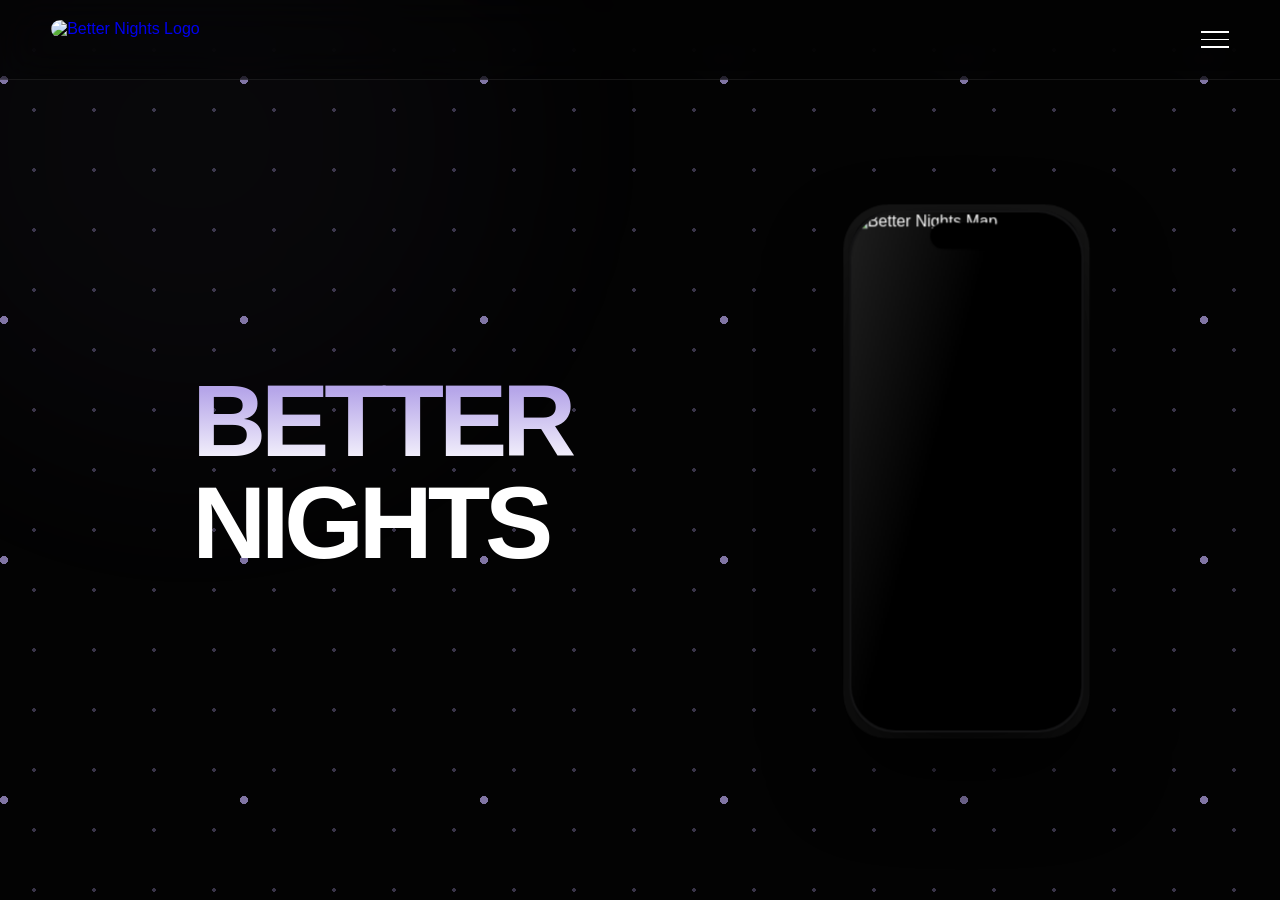
==== index.html @ 49b6a133 "Update index.html" ====
<!DOCTYPE html>
<html lang="en">
<head>
    <meta charset="UTF-8">
    <meta name="viewport" content="width=device-width, initial-scale=1.0">
    <title>Better Nights | Own The Night</title>
    
    <link rel="icon" type="image/png" href="app_logo.png">
    
    <style>
        /* --- ULTRA PREMIUM VARIABLES --- */
        :root {
            --bg: #030303;
            --fg: #ffffff;
            --muted: #888888;
            --accent-purple: #B6A6E9;
            --accent-red: #FF453A;
            --accent-hazard: #FF9F0A; 
            --font-display: "SF Pro Display", -apple-system, BlinkMacSystemFont, "Helvetica Neue", sans-serif;
            --font-body: "SF Pro Text", -apple-system, BlinkMacSystemFont, "Inter", sans-serif;
            --ease: cubic-bezier(0.23, 1, 0.32, 1);
        }

        * {
            margin: 0;
            padding: 0;
            box-sizing: border-box;
        }

        body, html {
            height: 100%;
            background-color: var(--bg);
            color: var(--fg);
            font-family: var(--font-body);
            overflow: hidden;
            -webkit-font-smoothing: antialiased;
            text-rendering: optimizeLegibility;
        }

        /* --- GLOBAL BACKGROUNDS & PARALLAX DOTS --- */
        .dot-matrix-wrapper {
            position: fixed;
            top: -20vh; left: -20vw; right: -20vw; bottom: -50vh; 
            z-index: 1;
            pointer-events: none;
            transform: translateY(var(--scroll-offset, 0px));
            will-change: transform;
        }

        .dot-layer {
            position: absolute;
            inset: -100px; 
            width: calc(100% + 200px);
            height: calc(100% + 200px);
        }

        .dot-layer-1 {
            background-image: radial-gradient(circle, rgba(182, 166, 233, 0.3) 2px, transparent 2px);
            background-size: 60px 60px;
            animation: panDots 120s linear infinite, waveMotion 15s ease-in-out infinite;
        }

        .dot-layer-2 {
            background-image: radial-gradient(circle, rgba(182, 166, 233, 0.7) 4px, transparent 4px);
            background-size: 240px 240px;
            animation: panDots 180s linear infinite, waveMotion 18s ease-in-out infinite reverse;
        }

        @keyframes panDots {
            from { background-position: 0px 0px; }
            to { background-position: 1200px 1200px; }
        }

        @keyframes waveMotion {
            0%, 100% { transform: translate(0px, 0px); }
            50% { transform: translate(15px, 25px); }
        }

        .ambient-glow {
            position: fixed;
            border-radius: 50%;
            filter: blur(120px);
            z-index: 1;
            opacity: 0.3;
            transition: all 1s var(--ease);
            pointer-events: none;
        }
        
        .glow-purple {
            width: 50vw; height: 50vw;
            background: rgba(182, 166, 233, 0.12);
            top: -20vh; left: -10vw;
        }
        
        .glow-red {
            width: 40vw; height: 40vw;
            background: rgba(255, 69, 58, 0.08);
            bottom: -10vh; right: -10vw;
            opacity: 0; 
        }

        /* --- TOP BAR (MENU & LOGO) --- */
        .top-bar {
            position: fixed;
            top: 0; left: 0; right: 0;
            height: 80px;
            display: flex;
            justify-content: space-between;
            align-items: center;
            padding: 0 4vw;
            z-index: 100;
            background: rgba(3, 3, 3, 0.4);
            backdrop-filter: blur(20px);
            -webkit-backdrop-filter: blur(20px);
            border-bottom: 1px solid rgba(255, 255, 255, 0.08);
        }

        .top-bar-logo {
            display: block;
            height: 40px;
            text-decoration: none;
        }
        
        .top-bar-logo img {
            height: 100%;
            width: auto;
            border-radius: 10px;
            object-fit: contain;
        }

        .hamburger-btn {
            display: flex;
            flex-direction: column;
            gap: 6px;
            cursor: pointer;
            width: 28px;
        }
        
        .hamburger-btn span {
            width: 100%;
            height: 1.5px;
            background-color: var(--fg);
            transition: transform 0.3s var(--ease), background-color 0.3s var(--ease);
        }
        
        .hamburger-btn:hover span { background-color: var(--accent-purple); }

        /* --- SCROLL ARCHITECTURE --- */
        .scroll-container {
            height: 100vh;
            overflow-y: scroll;
            scroll-snap-type: y mandatory;
            scroll-behavior: smooth;
            scrollbar-width: none;
            -ms-overflow-style: none;
            position: relative;
            z-index: 5; 
        }
        
        .scroll-container::-webkit-scrollbar { display: none; }

        .section {
            height: 100vh;
            width: 100vw;
            scroll-snap-align: center;
            scroll-snap-stop: always;
            position: relative;
            display: flex;
            align-items: center;
            justify-content: center;
            padding: calc(80px + 2vh) 4vw 4vh 4vw; 
        }

        #hero-section {
            padding-top: 80px; 
        }

        /* --- FLOATING TRANSLUCENT ISLANDS --- */
        .glass-island {
            width: 100%;
            height: 100%;
            max-width: 1300px;
            border-radius: 40px; 
            background: rgba(12, 12, 12, 0.4); 
            backdrop-filter: blur(8px); 
            -webkit-backdrop-filter: blur(8px);
            border: 1px solid rgba(255, 255, 255, 0.1);
            box-shadow: 0 40px 80px rgba(0,0,0,0.5);
            display: flex;
            align-items: center;
            justify-content: center;
            padding: 2vw 4vw;
            position: relative;
            overflow: hidden;
            transition: border-color 1s var(--ease);
        }

        /* --- TYPOGRAPHY --- */
        h2 {
            font-family: var(--font-display);
            font-size: clamp(2.2rem, 5vw, 4.5rem);
            font-weight: 700;
            letter-spacing: -0.04em;
            line-height: 1.05;
            margin-bottom: 1rem;
        }
        
        p {
            font-size: clamp(0.95rem, 1.3vw, 1.15rem);
            color: var(--muted);
            max-width: 480px;
            line-height: 1.5;
            letter-spacing: -0.01em;
        }

        /* --- HERO TEXT --- */
        .hero { perspective: 2000px; overflow: hidden; }

        .hero-layout {
            display: flex;
            align-items: center;
            justify-content: center; 
            width: 100%;
            max-width: 1100px; 
            z-index: 10;
            gap: 10vw; 
        }

        .hero-text-block {
            z-index: 20;
            text-align: left;
        }

        .hero-text-block h1 {
            font-family: var(--font-display);
            font-size: clamp(3.5rem, 8vw, 8rem);
            font-weight: 800;
            letter-spacing: -0.05em;
            line-height: 1;
            margin-bottom: 0; 
            color: var(--fg);
        }

        .word-cycler {
            display: inline-block;
            position: relative;
        }

        .invisible-placeholder {
            visibility: hidden;
            pointer-events: none;
            display: inline-block;
            padding-right: 0.3em;
        }

        .dynamic-word {
            display: inline-block;
            position: absolute;
            left: 0;
            top: 0;
            background: linear-gradient(180deg, var(--accent-purple) 20%, #ffffff 100%);
            -webkit-background-clip: text;
            -webkit-text-fill-color: transparent;
            opacity: 0;
            white-space: nowrap;
            padding-right: 0.3em;
            transform: translateY(20px);
            transition: transform 0.8s var(--ease), opacity 0.8s var(--ease);
        }

        .dynamic-word.active {
            opacity: 1;
            transform: translateY(0);
        }

        .static-word {
            display: block; 
            color: var(--fg);
        }

        /* --- 3D MOCKUPS --- */
        .phone-wrapper {
            position: relative;
            z-index: 10;
            width: clamp(200px, 19vw, 300px); 
            aspect-ratio: 1179 / 2556; 
            perspective: 1500px;
        }

        .phone-pivot {
            width: 100%; height: 100%;
            transform-style: preserve-3d;
            transition: transform 0.1s linear; 
            will-change: transform;
        }

        .phone-body {
            position: absolute;
            width: 100%; height: 100%;
            background: rgba(0, 0, 0, 0.6);
            backdrop-filter: blur(12px);
            -webkit-backdrop-filter: blur(12px);
            border-radius: clamp(30px, 4vw, 44px);
            border: clamp(4px, 1vw, 8px) solid rgba(255, 255, 255, 0.08); 
            transform-style: preserve-3d;
            transform: translateZ(20px);
        }

        .phone-edge {
            content: '';
            position: absolute;
            inset: -2px; 
            border-radius: inherit;
            background: #151516;
            transform: translateZ(-14px); 
            box-shadow: 0 40px 80px rgba(0,0,0,0.8);
        }

        .phone-glare {
            position: absolute;
            inset: 0;
            background: linear-gradient(105deg, rgba(255,255,255,0.12) 0%, rgba(255,255,255,0) 40%, rgba(255,255,255,0) 100%);
            z-index: 30;
            border-radius: inherit;
            pointer-events: none;
            transform: translateZ(1px);
        }

        .phone-dynamic-island {
            position: absolute;
            top: 10px; left: 50%;
            transform: translateX(-50%) translateZ(2px);
            width: 32%; height: clamp(20px, 2vw, 32px);
            background: #000;
            border-radius: 20px;
            z-index: 40;
        }

        .phone-screen {
            position: absolute;
            top: 0; 
            left: 0;
            width: 100%; 
            height: 100%;
            object-fit: cover; 
            border-radius: inherit;
            background: #000; 
            z-index: 10;
        }

        /* --- SPLIT LAYOUT --- */
        .split-layout {
            display: grid;
            grid-template-columns: 1fr 1fr;
            gap: 4vw;
            width: 100%;
            align-items: center;
            z-index: 2;
        }

        .text-content {
            opacity: 0;
            transform: translateY(40px);
            transition: all 1s var(--ease);
        }

        .visual-content {
            display: flex;
            justify-content: center;
            opacity: 0;
            transform: scale(0.95) rotateY(10deg); 
            transition: all 1s var(--ease) 0.1s;
        }

        .section.is-active .text-content { opacity: 1; transform: translateY(0); }
        .section.is-active .visual-content { opacity: 1; transform: scale(1) rotateY(0deg); }

        .tag {
            display: inline-flex;
            align-items: center;
            padding: 0.4rem 0.8rem;
            border-radius: 100px;
            font-size: 0.75rem;
            font-weight: 600;
            text-transform: uppercase;
            letter-spacing: 0.05em;
            margin-bottom: 1rem;
            border: 1px solid rgba(255,255,255,0.1);
            background: rgba(255,255,255,0.04);
            backdrop-filter: blur(10px);
            color: var(--fg);
        }
        
        .tag.purple { color: var(--accent-purple); border-color: rgba(182, 166, 233, 0.3); }
        .tag.red { color: var(--accent-red); border-color: rgba(255, 69, 58, 0.3); background: rgba(255, 69, 58, 0.05); }
        .tag.orange { color: var(--accent-hazard); border-color: rgba(255, 159, 10, 0.3); background: rgba(255, 159, 10, 0.05); }

        #live-map h2 { color: var(--fg); }
        #live-map h2 .accent { color: var(--accent-purple); }

        #sos-section.is-active .glass-island { border-color: rgba(255, 69, 58, 0.3); }

        /* --- OUTRO & FOOTER ISLAND --- */
        #outro-section .glass-island {
            flex-direction: column;
            justify-content: space-between;
            padding: 0; 
        }

        .outro-content {
            flex-grow: 1;
            display: flex;
            flex-direction: column;
            justify-content: center;
            align-items: center;
            text-align: center;
            width: 100%;
            padding: 5vw;
        }

        .waitlist-form {
            margin-top: 2rem;
            display: flex;
            gap: 0.5rem;
            background: rgba(255, 255, 255, 0.05);
            border: 1px solid rgba(255, 255, 255, 0.15);
            padding: 0.5rem;
            border-radius: 100px;
            width: 100%;
            max-width: 450px;
            transition: border-color 0.3s var(--ease);
        }

        .waitlist-form:focus-within { border-color: var(--accent-purple); }

        .waitlist-form input {
            flex: 1;
            background: transparent;
            border: none;
            color: #fff;
            padding: 0.8rem 1.5rem;
            font-size: 1rem;
            outline: none;
            font-family: var(--font-body);
        }

        .waitlist-form input::placeholder { color: rgba(255, 255, 255, 0.4); }

        .waitlist-form button {
            background: #fff;
            color: #000;
            border: none;
            padding: 0 2rem;
            border-radius: 100px;
            font-weight: 600;
            font-size: 0.95rem;
            cursor: pointer;
            transition: all 0.3s var(--ease);
        }

        .waitlist-form button:hover {
            background: var(--accent-purple);
            transform: scale(1.02);
        }

        footer {
            width: 100%;
            padding: 2rem 5vw;
            background: rgba(0,0,0,0.3);
            border-top: 1px solid rgba(255,255,255,0.08);
            display: grid;
            grid-template-columns: 2fr 1fr 1fr;
            gap: 2rem;
            border-bottom-left-radius: 40px;
            border-bottom-right-radius: 40px;
        }

        .footer-col h4 {
            font-size: 0.8rem;
            font-weight: 600;
            color: #aaa;
            margin-bottom: 0.8rem;
            text-transform: uppercase;
            letter-spacing: 0.1em;
        }

        .footer-col ul { list-style: none; }
        .footer-col ul li { margin-bottom: 0.6rem; }
        .footer-col ul a {
            color: var(--muted);
            text-decoration: none;
            font-size: 0.9rem;
            transition: color 0.2s ease;
        }
        
        .footer-col ul a:hover { color: var(--accent-purple); }

        .copyright {
            grid-column: 1 / -1;
            padding-top: 1.5rem;
            margin-top: 1rem;
            border-top: 1px solid rgba(255,255,255,0.05);
            color: #555;
            font-size: 0.85rem;
            text-align: center;
        }

        /* --- RESPONSIVE ADJUSTMENTS (DESKTOP) --- */
        @media (max-width: 1024px) {
            .hero-layout { 
                flex-direction: column; 
                text-align: center; 
                gap: 5vh; 
            }
            .hero-text-block { text-align: center; }
            .dynamic-word {
                left: 50%; 
                transform: translate(-50%, 20px);
            }
            .dynamic-word.active {
                transform: translate(-50%, 0);
            }
            .split-layout { grid-template-columns: 1fr; text-align: center; gap: 4vh; }
            .visual-content { order: -1; } 
            .tag { margin-inline: auto; }
            p { margin-inline: auto; }
            footer { grid-template-columns: 1fr 1fr; }
            .glass-island { padding: 5vw; height: auto; }
        }
        
        /* --- STRICT MOBILE OPTIMIZATIONS (WITH SNAP SCROLLING) --- */
        @media (max-width: 768px) {
            
            /* 1. Strict Snap Scrolling Maintained */
            .scroll-container { scroll-snap-type: y mandatory; }
            .section { 
                height: 100vh; 
                min-height: unset; 
                padding: 80px 4vw 2vh 4vw; 
                scroll-snap-align: center; 
            }
            
            /* 2. Constrain Glass Islands */
            .glass-island { 
                border-radius: 24px; 
                padding: 4vh 5vw; 
                height: 100%; 
                max-height: 85vh; 
                display: flex;
                flex-direction: column;
                justify-content: center;
            }
            
            /* 3. Hero Section Typographic Revamp (Sandwich Effect) */
            .hero-layout { 
                position: relative;
                display: flex;
                justify-content: center;
                align-items: center;
                height: 100%;
                width: 100%;
            }
            .hero-text-block {
                position: absolute;
                inset: 0;
                display: flex;
                justify-content: center;
                align-items: center;
                z-index: 5; /* Lower than phone so phone covers text */
                pointer-events: none; /* Let touches pass through to phone */
            }
            .hero-text-block h1 { 
                display: flex;
                flex-direction: column;
                justify-content: space-between;
                align-items: center;
                height: 52vh; /* Defines the gap between top and bottom words */
                width: 100%;
                line-height: 0.85;
                font-size: clamp(4rem, 21vw, 7rem); /* Massive background text */
                margin: 0;
            }
            .word-cycler { 
                display: flex; 
                justify-content: center; 
                width: 100%; 
            }
            .invisible-placeholder { padding-right: 0; }
            .dynamic-word { 
                left: 50%; 
                transform: translate(-50%, 20px); 
                padding-right: 0; 
                text-align: center;
            }
            .dynamic-word.active { transform: translate(-50%, 0); }
            
            .static-word { 
                margin-top: 0; 
                font-size: inherit; 
                color: rgba(255, 255, 255, 0.95);
            }

            /* 4. Fix Phone Mockups (Stop squishing, fix island) */
            .phone-wrapper {
                flex-shrink: 0; /* Prevents flexbox from squeezing the height */
            }
            #hero-phone.phone-wrapper { 
                width: clamp(160px, 45vw, 240px); 
                margin: 0 auto; 
                z-index: 10; /* Put phone above text */
            }
            .phone-dynamic-island {
                height: clamp(10px, 2.5%, 20px); /* Dynamically scales with the phone */
                top: 2%;
            }
            .phone-body {
                border-radius: clamp(24px, 8%, 38px); /* Keeps corner curve natural */
                border-width: clamp(2px, 1vw, 5px);
            }

            /* 5. Feature Sections */
            .split-layout { 
                grid-template-columns: 1fr; 
                gap: 3vh; 
                text-align: center; 
            }
            .visual-content { order: -1; } 
            .visual-content .phone-wrapper { width: clamp(120px, 32vw, 160px); }

            h2 { font-size: clamp(1.6rem, 7vw, 2.2rem); margin-bottom: 1vh; line-height: 1.1; }
            p { font-size: 0.85rem; line-height: 1.4; margin-bottom: 0; margin-inline: auto; max-width: 95%; }
            .tag { margin-bottom: 1.5vh; padding: 0.3rem 0.6rem; font-size: 0.7rem; }

            /* 6. Footer & Form */
            .outro-content { padding: 3vh 3vw; }
            .outro-content h2 { font-size: clamp(2.2rem, 9vw, 3.5rem); }
            
            .waitlist-form { 
                margin-top: 2vh;
                flex-direction: column; 
                border-radius: 20px; 
                background: transparent; 
                border: none; 
                padding: 0;
                width: 100%;
            }
            .waitlist-form input { 
                border: 1px solid rgba(255,255,255,0.15); 
                border-radius: 12px; 
                margin-bottom: 8px; 
                background: rgba(255,255,255,0.05); 
                backdrop-filter: blur(10px);
                padding: 0.8rem 1rem;
                font-size: 0.9rem;
            }
            .waitlist-form button { padding: 0.8rem; border-radius: 12px; font-size: 0.95rem; }

            footer { 
                grid-template-columns: 1fr 1fr; 
                gap: 1.5vh;
                padding: 3vh 5vw;
                border-bottom-left-radius: 24px; 
                border-bottom-right-radius: 24px;
            }
            .footer-col h4 { margin-bottom: 0.5rem; font-size: 0.75rem; }
            .footer-col ul li { margin-bottom: 0.3rem; }
            .footer-col ul a { font-size: 0.8rem; }
            
            .footer-col:first-child { grid-column: 1 / -1; text-align: center; margin-bottom: 1vh;} 
            .footer-col:first-child p { margin-inline: auto; font-size: 0.8rem; }
            
            .copyright { padding-top: 1vh; margin-top: 0.5vh; font-size: 0.75rem; }
            
            /* Ambient Effect scaling */
            .glow-purple, .glow-red { width: 80vw; height: 80vw; }
        }

        /* --- EXTREME SAFEGUARD FOR SHORT MOBILE SCREENS --- */
        @media (max-height: 700px) and (max-width: 768px) {
            .section { padding-top: 70px; }
            .glass-island { padding: 2.5vh 4vw; }
            .hero-text-block h1 { height: 60vh; font-size: clamp(3.5rem, 16vw, 5rem); }
            #hero-phone.phone-wrapper { width: clamp(130px, 38vw, 170px); }
            .visual-content .phone-wrapper { width: clamp(110px, 30vw, 140px); }
            h2 { font-size: clamp(1.4rem, 6vw, 1.8rem); }
            p { font-size: 0.8rem; line-height: 1.3; }
        }
    </style>
</head>
<body>

    <div class="dot-matrix-wrapper">
        <div class="dot-layer dot-layer-1"></div>
        <div class="dot-layer dot-layer-2"></div>
    </div>
    <div class="ambient-glow glow-purple" id="main-glow"></div>
    <div class="ambient-glow glow-red" id="sos-glow"></div>

    <header class="top-bar">
        <a href="#" class="top-bar-logo">
            <img src="app_logo.png" alt="Better Nights Logo">
        </a>
        <div class="hamburger-btn">
            <span></span>
            <span></span>
            <span></span>
        </div>
    </header>

    <div class="scroll-container" id="scroll-wrapper">

        <section class="section hero" id="hero-section">
            <div class="hero-layout">
                <div class="hero-text-block">
                    <h1>
                        <span class="word-cycler">
                            <span class="invisible-placeholder">BRIGHTER</span>
                            <span class="dynamic-word" id="current-word">BETTER</span>
                        </span>
                        <span class="static-word">NIGHTS</span>
                    </h1>
                </div>
                <div class="phone-wrapper" id="hero-phone">
                    <div class="phone-pivot" id="hero-pivot">
                        <div class="phone-body">
                            <div class="phone-edge"></div>
                            <img src="map_screen.png" alt="Better Nights Map" class="phone-screen">
                            <div class="phone-glare"></div>
                            <div class="phone-dynamic-island"></div>
                        </div>
                    </div>
                </div>
            </div>
        </section>

        <section class="section" id="social-section">
            <div class="glass-island">
                <div class="split-layout">
                    <div class="text-content">
                        <div class="tag purple">Parties</div>
                        <h2>Find your<br>community.</h2>
                        <p>Discover your ideal environment. Select your preferred atmosphere and group size to seamlessly connect with gatherings that match your preferences.</p>
                    </div>
                    <div class="visual-content">
                        <div class="phone-wrapper" style="pointer-events: none;">
                            <div class="phone-pivot">
                                <div class="phone-body">
                                    <div class="phone-edge"></div>
                                    <img src="vibe_screen.png" alt="Vibe Selection" class="phone-screen">
                                    <div class="phone-glare"></div>
                                    <div class="phone-dynamic-island"></div>
                                </div>
                            </div>
                        </div>
                    </div>
                </div>
            </div>
        </section>

        <section class="section" id="live-map">
            <div class="glass-island">
                <div class="split-layout" style="direction: rtl;">
                    <div class="text-content" style="direction: ltr;">
                        <div class="tag">Active Map</div>
                        <h2>Navigate with<br><span class="accent">confidence.</span></h2>
                        <p>Visualize campus activity in real-time. Monitor gathering sizes, explore new connections, and make informed decisions about your evening.</p>
                    </div>
                    <div class="visual-content">
                        <div class="phone-wrapper" style="pointer-events: none;">
                            <div class="phone-pivot">
                                <div class="phone-body">
                                    <div class="phone-edge"></div>
                                    <img src="feed_screen.png" alt="Map View" class="phone-screen">
                                    <div class="phone-glare"></div>
                                    <div class="phone-dynamic-island"></div>
                                </div>
                            </div>
                        </div>
                    </div>
                </div>
            </div>
        </section>

        <section class="section" id="hazard">
            <div class="glass-island">
                <div class="split-layout">
                    <div class="text-content">
                        <div class="tag orange">Live Updates</div>
                        <h2 style="background: linear-gradient(180deg, #fff 0%, var(--accent-hazard) 100%); -webkit-background-clip: text;">Identify.<br>Report.</h2>
                        <p>See exactly what's happening around campus. You can easily view and report many different types of danger—from blocked routes to active incidents—keeping yourself and others out of harm's way.</p>
                    </div>
                    <div class="visual-content">
                        <div class="phone-wrapper" style="pointer-events: none;">
                            <div class="phone-pivot">
                                <div class="phone-body" style="border-color: rgba(255, 159, 10, 0.2);">
                                    <div class="phone-edge"></div>
                                    <img src="hazard_screen.png" alt="Hazard Reporting" class="phone-screen">
                                    <div class="phone-glare"></div>
                                    <div class="phone-dynamic-island"></div>
                                </div>
                            </div>
                        </div>
                    </div>
                </div>
            </div>
        </section>

        <section class="section" id="sos-section">
            <div class="glass-island">
                <div class="split-layout" style="direction: rtl;">
                    <div class="text-content" style="direction: ltr;">
                        <div class="tag red">SOS</div>
                        <h2 style="background: linear-gradient(180deg, #fff 0%, var(--accent-red) 100%); -webkit-background-clip: text;">Immediate assistance.<br>Absolute privacy.</h2>
                        <p>When you're in danger, your trusted friends get your live location in just one button press. It's totally secure, and those you don't want to have it, don't get it.</p>
                    </div>
                    <div class="visual-content">
                        <div class="phone-wrapper" style="pointer-events: none;">
                            <div class="phone-pivot">
                                <div class="phone-body" style="border-color: rgba(255, 69, 58, 0.2);">
                                    <div class="phone-edge"></div>
                                    <img src="pin_screen.png" alt="Secure PIN" class="phone-screen">
                                    <div class="phone-glare"></div>
                                    <div class="phone-dynamic-island"></div>
                                </div>
                            </div>
                        </div>
                    </div>
                </div>
            </div>
        </section>

        <section class="section outro" id="outro-section">
            <div class="glass-island">
                <div class="outro-content text-content">
                    <h2 style="font-size: clamp(3rem, 7vw, 6rem); margin-bottom: 0;">Launching Soon.</h2>
                    
                    <form class="waitlist-form" onsubmit="event.preventDefault(); alert('Thank you for joining the waitlist.');">
                        <input type="email" placeholder="student@uoregon.edu" required>
                        <button type="submit">Join</button>
                    </form>
                </div>

                <footer>
                    <div class="footer-col">
                        <h4 style="color: var(--fg); font-family: var(--font-display); font-size: 1rem; letter-spacing: 0;">Better Nights</h4>
                        <p style="font-size: 0.85rem; max-width: 250px; line-height: 1.4; margin-top: 0.5rem; text-transform: none; letter-spacing: 0;">Campus nightlife discovery and uncompromising safety.</p>
                    </div>
                    <div class="footer-col">
                        <h4>Platform</h4>
                        <ul>
                            <li><a href="#">Map View</a></li>
                            <li><a href="#">Safety Suite</a></li>
                        </ul>
                    </div>
                    <div class="footer-col">
                        <h4>Legal</h4>
                        <ul>
                            <li><a href="#">Waitlist T&C</a></li>
                            <li><a href="#">Privacy Policy</a></li>
                        </ul>
                    </div>
                    <div class="copyright">&copy; 2026 Better Nights. All rights reserved.</div>
                </footer>
            </div>
        </section>

    </div>

    <script>
        const scrollWrapper = document.getElementById('scroll-wrapper');
        const dotWrapper = document.querySelector('.dot-matrix-wrapper');

        // Scroll Parallax for Dot Matrix (0.1x speed)
        scrollWrapper.addEventListener('scroll', () => {
            const scrolled = scrollWrapper.scrollTop;
            dotWrapper.style.setProperty('--scroll-offset', `-${scrolled * 0.1}px`);
        });

        // True 3D Center-Calculated Parallax for Hero Phone
        const phonePivot = document.getElementById('hero-pivot');
        const heroPhone = document.getElementById('hero-phone');
        const heroSection = document.getElementById('hero-section');
        let targetX = 0, targetY = 0, currentX = 0, currentY = 0;

        heroSection.addEventListener('mousemove', (e) => {
            const rect = heroPhone.getBoundingClientRect();
            const phoneCenterX = rect.left + rect.width / 2;
            const phoneCenterY = rect.top + rect.height / 2;
            
            targetX = ((e.clientX - phoneCenterX) / window.innerWidth) * 2;
            targetY = ((e.clientY - phoneCenterY) / window.innerHeight) * 2;
        });

        heroSection.addEventListener('mouseleave', () => { targetX = 0; targetY = 0; });

        function animateParallax() {
            currentX += (targetX - currentX) * 0.08;
            currentY += (targetY - currentY) * 0.08;
            phonePivot.style.transform = `rotateY(${currentX * 25}deg) rotateX(${-currentY * 25}deg)`;
            requestAnimationFrame(animateParallax);
        }
        
        if (window.innerWidth > 1024) {
            animateParallax();
        }

        // Smoother Text Cycler JS
        const words = ["BETTER", "SAFER", "SMARTER", "CLEARER", "BRIGHTER"];
        let wordIndex = 0;
        const currentWordEl = document.getElementById('current-word');

        currentWordEl.innerText = words[wordIndex];
        currentWordEl.classList.add('active');

        setInterval(() => {
            wordIndex = (wordIndex + 1) % words.length;
            
            currentWordEl.classList.remove('active');
            
            setTimeout(() => {
                currentWordEl.innerText = words[wordIndex];
                currentWordEl.classList.add('active');
            }, 800); 
            
        }, 3500); 

        // Intersection Observer for Animations & Background Glow
        const sections = document.querySelectorAll('.section');
        const purpleGlow = document.getElementById('main-glow');
        const redGlow = document.getElementById('sos-glow');
        
        const sectionObserver = new IntersectionObserver((entries) => {
            entries.forEach(entry => {
                if (entry.isIntersecting) {
                    entry.target.classList.add('is-active');
                    
                    if(entry.target.id === 'sos-section') {
                        redGlow.style.opacity = '0.5';
                        purpleGlow.style.opacity = '0';
                    } else if (entry.target.id === 'outro-section') {
                        redGlow.style.opacity = '0';
                        purpleGlow.style.opacity = '0';
                    } else {
                        redGlow.style.opacity = '0';
                        purpleGlow.style.opacity = '0.3';
                    }
                }
            });
        }, {
            root: document.getElementById('scroll-wrapper'),
            threshold: 0.4
        });

        sections.forEach(section => sectionObserver.observe(section));
    </script>
</body>
</html>
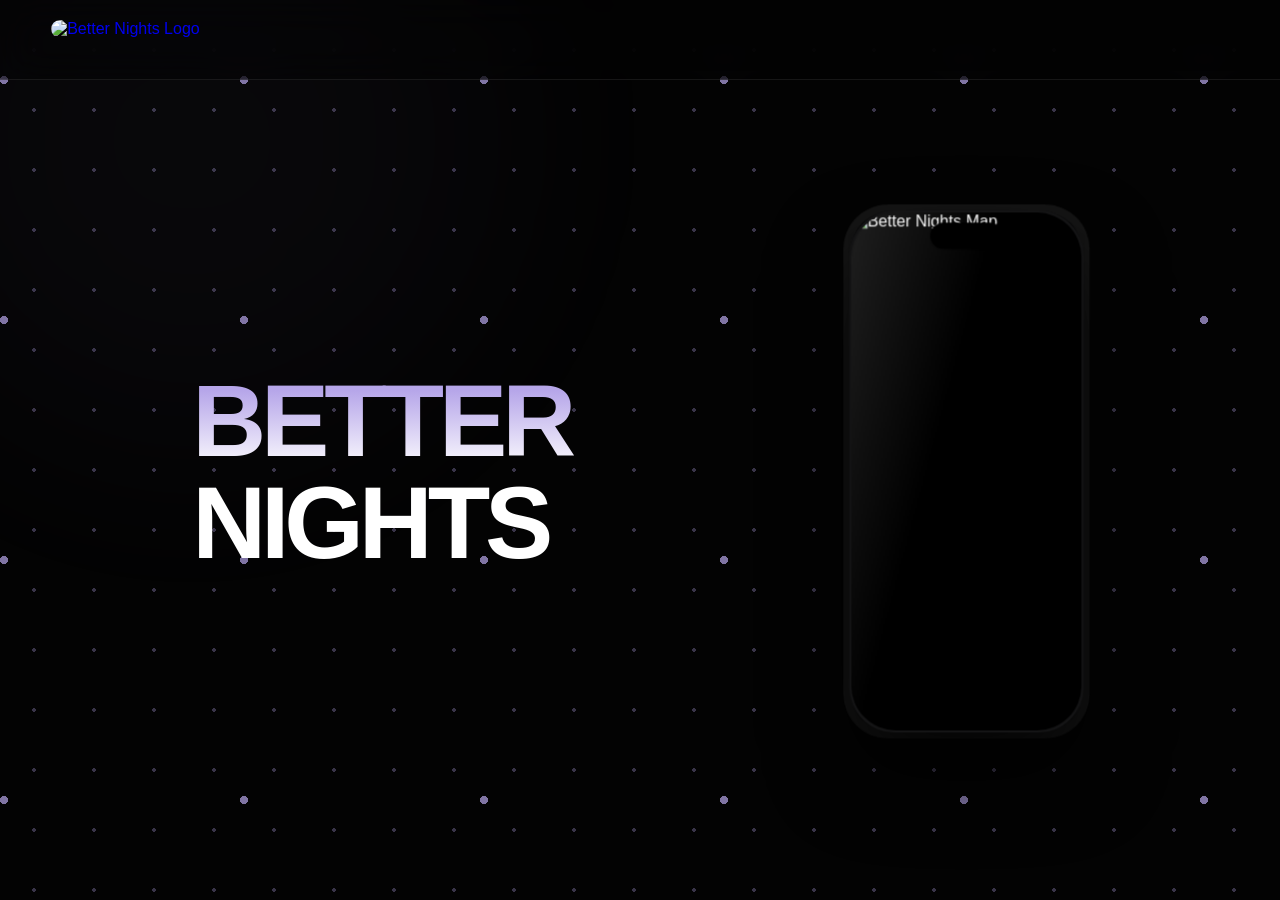
==== commit 7519457e: "Update index.html" ====
--- a/index.html
+++ b/index.html
@@ -21,11 +21,7 @@
             --ease: cubic-bezier(0.23, 1, 0.32, 1);
         }
 
-        * {
-            margin: 0;
-            padding: 0;
-            box-sizing: border-box;
-        }
+        * { margin: 0; padding: 0; box-sizing: border-box; }
 
         body, html {
             height: 100%;
@@ -39,19 +35,15 @@
 
         /* --- GLOBAL BACKGROUNDS & PARALLAX DOTS --- */
         .dot-matrix-wrapper {
-            position: fixed;
-            top: -20vh; left: -20vw; right: -20vw; bottom: -50vh; 
-            z-index: 1;
-            pointer-events: none;
+            position: fixed; top: -20vh; left: -20vw; right: -20vw; bottom: -50vh; 
+            z-index: 1; pointer-events: none;
             transform: translateY(var(--scroll-offset, 0px));
             will-change: transform;
         }
 
         .dot-layer {
-            position: absolute;
-            inset: -100px; 
-            width: calc(100% + 200px);
-            height: calc(100% + 200px);
+            position: absolute; inset: -100px; 
+            width: calc(100% + 200px); height: calc(100% + 200px);
         }
 
         .dot-layer-1 {
@@ -66,624 +58,189 @@
             animation: panDots 180s linear infinite, waveMotion 18s ease-in-out infinite reverse;
         }
 
-        @keyframes panDots {
-            from { background-position: 0px 0px; }
-            to { background-position: 1200px 1200px; }
-        }
-
-        @keyframes waveMotion {
-            0%, 100% { transform: translate(0px, 0px); }
-            50% { transform: translate(15px, 25px); }
-        }
+        @keyframes panDots { from { background-position: 0px 0px; } to { background-position: 1200px 1200px; } }
+        @keyframes waveMotion { 0%, 100% { transform: translate(0px, 0px); } 50% { transform: translate(15px, 25px); } }
 
         .ambient-glow {
-            position: fixed;
-            border-radius: 50%;
-            filter: blur(120px);
-            z-index: 1;
-            opacity: 0.3;
-            transition: all 1s var(--ease);
-            pointer-events: none;
+            position: fixed; border-radius: 50%; filter: blur(120px);
+            z-index: 1; opacity: 0.3; transition: all 1s var(--ease); pointer-events: none;
         }
         
-        .glow-purple {
-            width: 50vw; height: 50vw;
-            background: rgba(182, 166, 233, 0.12);
-            top: -20vh; left: -10vw;
-        }
-        
-        .glow-red {
-            width: 40vw; height: 40vw;
-            background: rgba(255, 69, 58, 0.08);
-            bottom: -10vh; right: -10vw;
-            opacity: 0; 
-        }
+        .glow-purple { width: 50vw; height: 50vw; background: rgba(182, 166, 233, 0.12); top: -20vh; left: -10vw; }
+        .glow-red { width: 40vw; height: 40vw; background: rgba(255, 69, 58, 0.08); bottom: -10vh; right: -10vw; opacity: 0; }
 
         /* --- TOP BAR (MENU & LOGO) --- */
         .top-bar {
-            position: fixed;
-            top: 0; left: 0; right: 0;
-            height: 80px;
-            display: flex;
-            justify-content: space-between;
-            align-items: center;
-            padding: 0 4vw;
-            z-index: 100;
-            background: rgba(3, 3, 3, 0.4);
-            backdrop-filter: blur(20px);
-            -webkit-backdrop-filter: blur(20px);
+            position: fixed; top: 0; left: 0; right: 0; height: 80px;
+            display: flex; justify-content: space-between; align-items: center;
+            padding: 0 4vw; z-index: 100; background: rgba(3, 3, 3, 0.4);
+            backdrop-filter: blur(20px); -webkit-backdrop-filter: blur(20px);
             border-bottom: 1px solid rgba(255, 255, 255, 0.08);
         }
 
-        .top-bar-logo {
-            display: block;
-            height: 40px;
-            text-decoration: none;
-        }
-        
-        .top-bar-logo img {
-            height: 100%;
-            width: auto;
-            border-radius: 10px;
-            object-fit: contain;
-        }
-
-        .hamburger-btn {
-            display: flex;
-            flex-direction: column;
-            gap: 6px;
-            cursor: pointer;
-            width: 28px;
-        }
-        
-        .hamburger-btn span {
-            width: 100%;
-            height: 1.5px;
-            background-color: var(--fg);
-            transition: transform 0.3s var(--ease), background-color 0.3s var(--ease);
-        }
-        
-        .hamburger-btn:hover span { background-color: var(--accent-purple); }
+        .top-bar-logo { display: block; height: 40px; text-decoration: none; }
+        .top-bar-logo img { height: 100%; width: auto; border-radius: 10px; object-fit: contain; }
 
         /* --- SCROLL ARCHITECTURE --- */
         .scroll-container {
-            height: 100vh;
-            overflow-y: scroll;
-            scroll-snap-type: y mandatory;
-            scroll-behavior: smooth;
-            scrollbar-width: none;
-            -ms-overflow-style: none;
-            position: relative;
-            z-index: 5; 
-        }
-        
+            height: 100vh; overflow-y: scroll; scroll-snap-type: y mandatory;
+            scroll-behavior: smooth; scrollbar-width: none;
+            -ms-overflow-style: none; position: relative; z-index: 5; 
+        }
         .scroll-container::-webkit-scrollbar { display: none; }
 
         .section {
-            height: 100vh;
-            width: 100vw;
-            scroll-snap-align: center;
-            scroll-snap-stop: always;
-            position: relative;
-            display: flex;
-            align-items: center;
-            justify-content: center;
+            height: 100vh; width: 100vw; scroll-snap-align: center;
+            scroll-snap-stop: always; position: relative; display: flex;
+            align-items: center; justify-content: center;
             padding: calc(80px + 2vh) 4vw 4vh 4vw; 
         }
 
-        #hero-section {
-            padding-top: 80px; 
-        }
+        #hero-section { padding-top: 80px; }
 
         /* --- FLOATING TRANSLUCENT ISLANDS --- */
         .glass-island {
-            width: 100%;
-            height: 100%;
-            max-width: 1300px;
-            border-radius: 40px; 
-            background: rgba(12, 12, 12, 0.4); 
-            backdrop-filter: blur(8px); 
-            -webkit-backdrop-filter: blur(8px);
+            width: 100%; height: 100%; max-width: 1300px;
+            border-radius: 40px; background: rgba(12, 12, 12, 0.4); 
+            backdrop-filter: blur(8px); -webkit-backdrop-filter: blur(8px);
             border: 1px solid rgba(255, 255, 255, 0.1);
             box-shadow: 0 40px 80px rgba(0,0,0,0.5);
-            display: flex;
-            align-items: center;
-            justify-content: center;
-            padding: 2vw 4vw;
-            position: relative;
-            overflow: hidden;
+            display: flex; align-items: center; justify-content: center;
+            padding: 2vw 4vw; position: relative; overflow: hidden;
             transition: border-color 1s var(--ease);
         }
 
         /* --- TYPOGRAPHY --- */
-        h2 {
-            font-family: var(--font-display);
-            font-size: clamp(2.2rem, 5vw, 4.5rem);
-            font-weight: 700;
-            letter-spacing: -0.04em;
-            line-height: 1.05;
-            margin-bottom: 1rem;
-        }
-        
-        p {
-            font-size: clamp(0.95rem, 1.3vw, 1.15rem);
-            color: var(--muted);
-            max-width: 480px;
-            line-height: 1.5;
-            letter-spacing: -0.01em;
-        }
+        h2 { font-family: var(--font-display); font-size: clamp(2.2rem, 5vw, 4.5rem); font-weight: 700; letter-spacing: -0.04em; line-height: 1.05; margin-bottom: 1rem; }
+        p { font-size: clamp(0.95rem, 1.3vw, 1.15rem); color: var(--muted); line-height: 1.5; letter-spacing: -0.01em; }
 
         /* --- HERO TEXT --- */
         .hero { perspective: 2000px; overflow: hidden; }
-
-        .hero-layout {
-            display: flex;
-            align-items: center;
-            justify-content: center; 
-            width: 100%;
-            max-width: 1100px; 
-            z-index: 10;
-            gap: 10vw; 
-        }
-
-        .hero-text-block {
-            z-index: 20;
-            text-align: left;
-        }
-
-        .hero-text-block h1 {
-            font-family: var(--font-display);
-            font-size: clamp(3.5rem, 8vw, 8rem);
-            font-weight: 800;
-            letter-spacing: -0.05em;
-            line-height: 1;
-            margin-bottom: 0; 
-            color: var(--fg);
-        }
-
-        .word-cycler {
-            display: inline-block;
-            position: relative;
-        }
-
-        .invisible-placeholder {
-            visibility: hidden;
-            pointer-events: none;
-            display: inline-block;
-            padding-right: 0.3em;
-        }
-
-        .dynamic-word {
-            display: inline-block;
-            position: absolute;
-            left: 0;
-            top: 0;
-            background: linear-gradient(180deg, var(--accent-purple) 20%, #ffffff 100%);
-            -webkit-background-clip: text;
-            -webkit-text-fill-color: transparent;
-            opacity: 0;
-            white-space: nowrap;
-            padding-right: 0.3em;
-            transform: translateY(20px);
-            transition: transform 0.8s var(--ease), opacity 0.8s var(--ease);
-        }
-
-        .dynamic-word.active {
-            opacity: 1;
-            transform: translateY(0);
-        }
-
-        .static-word {
-            display: block; 
-            color: var(--fg);
-        }
+        .hero-layout { display: flex; align-items: center; justify-content: center; width: 100%; max-width: 1100px; z-index: 10; gap: 10vw; }
+        .hero-text-block { z-index: 20; text-align: left; }
+        .hero-text-block h1 { font-family: var(--font-display); font-size: clamp(3.5rem, 8vw, 8rem); font-weight: 800; letter-spacing: -0.05em; line-height: 1; margin-bottom: 0; color: var(--fg); }
+
+        .word-cycler { display: inline-block; position: relative; }
+        .invisible-placeholder { visibility: hidden; pointer-events: none; display: inline-block; padding-right: 0.3em; }
+        .dynamic-word { display: inline-block; position: absolute; left: 0; top: 0; background: linear-gradient(180deg, var(--accent-purple) 20%, #ffffff 100%); -webkit-background-clip: text; -webkit-text-fill-color: transparent; opacity: 0; white-space: nowrap; padding-right: 0.3em; transform: translateY(20px); transition: transform 0.8s var(--ease), opacity 0.8s var(--ease); }
+        .dynamic-word.active { opacity: 1; transform: translateY(0); }
+        .static-word { display: block; color: var(--fg); }
 
         /* --- 3D MOCKUPS --- */
-        .phone-wrapper {
-            position: relative;
-            z-index: 10;
-            width: clamp(200px, 19vw, 300px); 
-            aspect-ratio: 1179 / 2556; 
-            perspective: 1500px;
-        }
-
-        .phone-pivot {
-            width: 100%; height: 100%;
-            transform-style: preserve-3d;
-            transition: transform 0.1s linear; 
-            will-change: transform;
-        }
-
-        .phone-body {
-            position: absolute;
-            width: 100%; height: 100%;
-            background: rgba(0, 0, 0, 0.6);
-            backdrop-filter: blur(12px);
-            -webkit-backdrop-filter: blur(12px);
-            border-radius: clamp(30px, 4vw, 44px);
-            border: clamp(4px, 1vw, 8px) solid rgba(255, 255, 255, 0.08); 
-            transform-style: preserve-3d;
-            transform: translateZ(20px);
-        }
-
-        .phone-edge {
-            content: '';
-            position: absolute;
-            inset: -2px; 
-            border-radius: inherit;
-            background: #151516;
-            transform: translateZ(-14px); 
-            box-shadow: 0 40px 80px rgba(0,0,0,0.8);
-        }
-
-        .phone-glare {
-            position: absolute;
-            inset: 0;
-            background: linear-gradient(105deg, rgba(255,255,255,0.12) 0%, rgba(255,255,255,0) 40%, rgba(255,255,255,0) 100%);
-            z-index: 30;
-            border-radius: inherit;
-            pointer-events: none;
-            transform: translateZ(1px);
-        }
-
-        .phone-dynamic-island {
-            position: absolute;
-            top: 10px; left: 50%;
-            transform: translateX(-50%) translateZ(2px);
-            width: 32%; height: clamp(20px, 2vw, 32px);
-            background: #000;
-            border-radius: 20px;
-            z-index: 40;
-        }
-
-        .phone-screen {
-            position: absolute;
-            top: 0; 
-            left: 0;
-            width: 100%; 
-            height: 100%;
-            object-fit: cover; 
-            border-radius: inherit;
-            background: #000; 
-            z-index: 10;
-        }
+        .phone-wrapper { position: relative; z-index: 10; width: clamp(200px, 19vw, 300px); aspect-ratio: 1179 / 2556; perspective: 1500px; }
+        .phone-pivot { width: 100%; height: 100%; transform-style: preserve-3d; transition: transform 0.1s linear; will-change: transform; }
+        .phone-body { position: absolute; width: 100%; height: 100%; background: rgba(0, 0, 0, 0.6); backdrop-filter: blur(12px); -webkit-backdrop-filter: blur(12px); border-radius: clamp(30px, 4vw, 44px); border: clamp(4px, 1vw, 8px) solid rgba(255, 255, 255, 0.08); transform-style: preserve-3d; transform: translateZ(20px); }
+        .phone-edge { content: ''; position: absolute; inset: -2px; border-radius: inherit; background: #151516; transform: translateZ(-14px); box-shadow: 0 40px 80px rgba(0,0,0,0.8); }
+        .phone-glare { position: absolute; inset: 0; background: linear-gradient(105deg, rgba(255,255,255,0.12) 0%, rgba(255,255,255,0) 40%, rgba(255,255,255,0) 100%); z-index: 30; border-radius: inherit; pointer-events: none; transform: translateZ(1px); }
+        .phone-dynamic-island { position: absolute; top: 10px; left: 50%; transform: translateX(-50%) translateZ(2px); width: 32%; height: clamp(20px, 2vw, 32px); background: #000; border-radius: 20px; z-index: 40; }
+        .phone-screen { position: absolute; top: 0; left: 0; width: 100%; height: 100%; object-fit: cover; border-radius: inherit; background: #000; z-index: 10; }
 
         /* --- SPLIT LAYOUT --- */
-        .split-layout {
-            display: grid;
-            grid-template-columns: 1fr 1fr;
-            gap: 4vw;
-            width: 100%;
-            align-items: center;
-            z-index: 2;
-        }
-
-        .text-content {
-            opacity: 0;
-            transform: translateY(40px);
-            transition: all 1s var(--ease);
-        }
-
-        .visual-content {
-            display: flex;
-            justify-content: center;
-            opacity: 0;
-            transform: scale(0.95) rotateY(10deg); 
-            transition: all 1s var(--ease) 0.1s;
-        }
-
+        .split-layout { display: grid; grid-template-columns: 1fr 1fr; gap: 4vw; width: 100%; align-items: center; z-index: 2; }
+        .text-content { opacity: 0; transform: translateY(40px); transition: all 1s var(--ease); max-width: 480px; }
+        
+        .split-layout:not([style*="direction: rtl"]) .text-content { margin-left: auto; }
+        .split-layout[style*="direction: rtl"] .text-content { margin-right: auto; }
+
+        .visual-content { display: flex; justify-content: center; opacity: 0; transform: scale(0.95) rotateY(10deg); transition: all 1s var(--ease) 0.1s; }
         .section.is-active .text-content { opacity: 1; transform: translateY(0); }
         .section.is-active .visual-content { opacity: 1; transform: scale(1) rotateY(0deg); }
 
-        .tag {
-            display: inline-flex;
-            align-items: center;
-            padding: 0.4rem 0.8rem;
-            border-radius: 100px;
-            font-size: 0.75rem;
-            font-weight: 600;
-            text-transform: uppercase;
-            letter-spacing: 0.05em;
-            margin-bottom: 1rem;
-            border: 1px solid rgba(255,255,255,0.1);
-            background: rgba(255,255,255,0.04);
-            backdrop-filter: blur(10px);
-            color: var(--fg);
-        }
-        
+        .tag { display: inline-flex; align-items: center; padding: 0.4rem 0.8rem; border-radius: 100px; font-size: 0.75rem; font-weight: 600; text-transform: uppercase; letter-spacing: 0.05em; margin-bottom: 1rem; border: 1px solid rgba(255,255,255,0.1); background: rgba(255,255,255,0.04); backdrop-filter: blur(10px); color: var(--fg); }
         .tag.purple { color: var(--accent-purple); border-color: rgba(182, 166, 233, 0.3); }
         .tag.red { color: var(--accent-red); border-color: rgba(255, 69, 58, 0.3); background: rgba(255, 69, 58, 0.05); }
         .tag.orange { color: var(--accent-hazard); border-color: rgba(255, 159, 10, 0.3); background: rgba(255, 159, 10, 0.05); }
 
-        #live-map h2 { color: var(--fg); }
-        #live-map h2 .accent { color: var(--accent-purple); }
-
+        #live-map h2 { color: var(--fg); } #live-map h2 .accent { color: var(--accent-purple); }
         #sos-section.is-active .glass-island { border-color: rgba(255, 69, 58, 0.3); }
 
         /* --- OUTRO & FOOTER ISLAND --- */
-        #outro-section .glass-island {
-            flex-direction: column;
-            justify-content: space-between;
-            padding: 0; 
-        }
-
-        .outro-content {
-            flex-grow: 1;
-            display: flex;
-            flex-direction: column;
-            justify-content: center;
-            align-items: center;
-            text-align: center;
-            width: 100%;
-            padding: 5vw;
-        }
-
-        .waitlist-form {
-            margin-top: 2rem;
-            display: flex;
-            gap: 0.5rem;
-            background: rgba(255, 255, 255, 0.05);
-            border: 1px solid rgba(255, 255, 255, 0.15);
-            padding: 0.5rem;
-            border-radius: 100px;
-            width: 100%;
-            max-width: 450px;
-            transition: border-color 0.3s var(--ease);
-        }
-
+        #outro-section .glass-island { flex-direction: column; justify-content: space-between; padding: 0; }
+        .outro-content { flex-grow: 1; display: flex; flex-direction: column; justify-content: center; align-items: center; text-align: center; width: 100%; padding: 5vw; }
+        .waitlist-form { margin-top: 2rem; display: flex; gap: 0.5rem; background: rgba(255, 255, 255, 0.05); border: 1px solid rgba(255, 255, 255, 0.15); padding: 0.5rem; border-radius: 100px; width: 100%; max-width: 450px; transition: border-color 0.3s var(--ease); }
         .waitlist-form:focus-within { border-color: var(--accent-purple); }
-
-        .waitlist-form input {
-            flex: 1;
-            background: transparent;
-            border: none;
-            color: #fff;
-            padding: 0.8rem 1.5rem;
-            font-size: 1rem;
-            outline: none;
-            font-family: var(--font-body);
-        }
-
+        .waitlist-form input { flex: 1; background: transparent; border: none; color: #fff; padding: 0.8rem 1.5rem; font-size: 1rem; outline: none; font-family: var(--font-body); }
         .waitlist-form input::placeholder { color: rgba(255, 255, 255, 0.4); }
-
-        .waitlist-form button {
-            background: #fff;
-            color: #000;
-            border: none;
-            padding: 0 2rem;
-            border-radius: 100px;
-            font-weight: 600;
-            font-size: 0.95rem;
-            cursor: pointer;
-            transition: all 0.3s var(--ease);
-        }
-
-        .waitlist-form button:hover {
-            background: var(--accent-purple);
-            transform: scale(1.02);
-        }
-
-        footer {
-            width: 100%;
-            padding: 2rem 5vw;
-            background: rgba(0,0,0,0.3);
-            border-top: 1px solid rgba(255,255,255,0.08);
-            display: grid;
-            grid-template-columns: 2fr 1fr 1fr;
-            gap: 2rem;
-            border-bottom-left-radius: 40px;
-            border-bottom-right-radius: 40px;
-        }
-
-        .footer-col h4 {
-            font-size: 0.8rem;
-            font-weight: 600;
-            color: #aaa;
-            margin-bottom: 0.8rem;
-            text-transform: uppercase;
-            letter-spacing: 0.1em;
-        }
-
-        .footer-col ul { list-style: none; }
-        .footer-col ul li { margin-bottom: 0.6rem; }
-        .footer-col ul a {
-            color: var(--muted);
-            text-decoration: none;
-            font-size: 0.9rem;
-            transition: color 0.2s ease;
-        }
-        
+        .waitlist-form button { background: #fff; color: #000; border: none; padding: 0 2rem; border-radius: 100px; font-weight: 600; font-size: 0.95rem; cursor: pointer; transition: all 0.3s var(--ease); }
+        .waitlist-form button:hover { background: var(--accent-purple); transform: scale(1.02); }
+
+        footer { width: 100%; padding: 2rem 5vw; background: rgba(0,0,0,0.3); border-top: 1px solid rgba(255,255,255,0.08); display: grid; grid-template-columns: 2fr 1fr 1fr; gap: 2rem; border-bottom-left-radius: 40px; border-bottom-right-radius: 40px; }
+        .footer-col h4 { font-size: 0.8rem; font-weight: 600; color: #aaa; margin-bottom: 0.8rem; text-transform: uppercase; letter-spacing: 0.1em; }
+        .footer-col ul { list-style: none; } .footer-col ul li { margin-bottom: 0.6rem; }
+        .footer-col ul a { color: var(--muted); text-decoration: none; font-size: 0.9rem; transition: color 0.2s ease; }
         .footer-col ul a:hover { color: var(--accent-purple); }
-
-        .copyright {
-            grid-column: 1 / -1;
-            padding-top: 1.5rem;
-            margin-top: 1rem;
-            border-top: 1px solid rgba(255,255,255,0.05);
-            color: #555;
-            font-size: 0.85rem;
-            text-align: center;
-        }
+        .copyright { grid-column: 1 / -1; padding-top: 1.5rem; margin-top: 1rem; border-top: 1px solid rgba(255,255,255,0.05); color: #555; font-size: 0.85rem; text-align: center; }
 
         /* --- RESPONSIVE ADJUSTMENTS (DESKTOP) --- */
         @media (max-width: 1024px) {
-            .hero-layout { 
-                flex-direction: column; 
-                text-align: center; 
-                gap: 5vh; 
+            .hero-layout { flex-direction: column; text-align: center; gap: 5vh; }
+            .hero-text-block { text-align: center; }
+            .dynamic-word { left: 50%; transform: translate(-50%, 20px); }
+            .dynamic-word.active { transform: translate(-50%, 0); }
+            .split-layout { grid-template-columns: 1fr; text-align: center; gap: 4vh; }
+            .split-layout:not([style*="direction: rtl"]) .text-content { margin-left: auto; margin-right: auto; }
+            .split-layout[style*="direction: rtl"] .text-content { margin-right: auto; margin-left: auto; }
+            .visual-content { order: -1; } .tag { margin-inline: auto; } p { margin-inline: auto; }
+            footer { grid-template-columns: 1fr 1fr; } .glass-island { padding: 5vw; height: auto; }
+        }
+        
+        /* --- STRICT MOBILE OPTIMIZATIONS --- */
+        @media (max-width: 768px) {
+            .scroll-container { scroll-snap-type: y mandatory; }
+            .section { height: 100vh; min-height: unset; padding: 80px 4vw 2vh 4vw; scroll-snap-align: center; }
+            .glass-island { border-radius: 24px; padding: 4vh 5vw; height: 100%; max-height: 85vh; display: flex; flex-direction: column; justify-content: center; }
+            
+            .hero-layout { position: relative; display: flex; justify-content: center; align-items: center; height: 100%; width: 100%; }
+            .hero-text-block { position: absolute; inset: 0; display: flex; justify-content: center; align-items: center; z-index: 5; pointer-events: none; }
+            .hero-text-block h1 { 
+                display: flex; flex-direction: column; justify-content: space-between; align-items: center; 
+                height: 60vh; 
+                width: 100%; line-height: 0.85; 
+                font-size: clamp(3.2rem, 18vw, 5.5rem); 
+                margin: 0; 
             }
-            .hero-text-block { text-align: center; }
-            .dynamic-word {
-                left: 50%; 
-                transform: translate(-50%, 20px);
-            }
-            .dynamic-word.active {
-                transform: translate(-50%, 0);
-            }
-            .split-layout { grid-template-columns: 1fr; text-align: center; gap: 4vh; }
-            .visual-content { order: -1; } 
-            .tag { margin-inline: auto; }
-            p { margin-inline: auto; }
-            footer { grid-template-columns: 1fr 1fr; }
-            .glass-island { padding: 5vw; height: auto; }
-        }
-        
-        /* --- STRICT MOBILE OPTIMIZATIONS (WITH SNAP SCROLLING) --- */
-        @media (max-width: 768px) {
-            
-            /* 1. Strict Snap Scrolling Maintained */
-            .scroll-container { scroll-snap-type: y mandatory; }
-            .section { 
-                height: 100vh; 
-                min-height: unset; 
-                padding: 80px 4vw 2vh 4vw; 
-                scroll-snap-align: center; 
-            }
-            
-            /* 2. Constrain Glass Islands */
-            .glass-island { 
-                border-radius: 24px; 
-                padding: 4vh 5vw; 
-                height: 100%; 
-                max-height: 85vh; 
-                display: flex;
-                flex-direction: column;
-                justify-content: center;
-            }
-            
-            /* 3. Hero Section Typographic Revamp (Sandwich Effect) */
-            .hero-layout { 
-                position: relative;
-                display: flex;
-                justify-content: center;
-                align-items: center;
-                height: 100%;
-                width: 100%;
-            }
-            .hero-text-block {
-                position: absolute;
-                inset: 0;
-                display: flex;
-                justify-content: center;
-                align-items: center;
-                z-index: 5; /* Lower than phone so phone covers text */
-                pointer-events: none; /* Let touches pass through to phone */
-            }
-            .hero-text-block h1 { 
-                display: flex;
-                flex-direction: column;
-                justify-content: space-between;
-                align-items: center;
-                height: 52vh; /* Defines the gap between top and bottom words */
-                width: 100%;
-                line-height: 0.85;
-                font-size: clamp(4rem, 21vw, 7rem); /* Massive background text */
-                margin: 0;
-            }
-            .word-cycler { 
-                display: flex; 
-                justify-content: center; 
-                width: 100%; 
-            }
+            .word-cycler { display: flex; justify-content: center; width: 100%; }
             .invisible-placeholder { padding-right: 0; }
-            .dynamic-word { 
-                left: 50%; 
-                transform: translate(-50%, 20px); 
-                padding-right: 0; 
-                text-align: center;
-            }
+            .dynamic-word { left: 50%; transform: translate(-50%, 20px); padding-right: 0; text-align: center; }
             .dynamic-word.active { transform: translate(-50%, 0); }
-            
-            .static-word { 
-                margin-top: 0; 
-                font-size: inherit; 
-                color: rgba(255, 255, 255, 0.95);
-            }
-
-            /* 4. Fix Phone Mockups (Stop squishing, fix island) */
-            .phone-wrapper {
-                flex-shrink: 0; /* Prevents flexbox from squeezing the height */
-            }
-            #hero-phone.phone-wrapper { 
-                width: clamp(160px, 45vw, 240px); 
-                margin: 0 auto; 
-                z-index: 10; /* Put phone above text */
-            }
-            .phone-dynamic-island {
-                height: clamp(10px, 2.5%, 20px); /* Dynamically scales with the phone */
-                top: 2%;
-            }
-            .phone-body {
-                border-radius: clamp(24px, 8%, 38px); /* Keeps corner curve natural */
-                border-width: clamp(2px, 1vw, 5px);
-            }
-
-            /* 5. Feature Sections */
-            .split-layout { 
-                grid-template-columns: 1fr; 
-                gap: 3vh; 
-                text-align: center; 
-            }
-            .visual-content { order: -1; } 
-            .visual-content .phone-wrapper { width: clamp(120px, 32vw, 160px); }
+            .static-word { margin-top: 0; font-size: inherit; color: rgba(255, 255, 255, 0.95); }
+
+            .phone-wrapper { flex-shrink: 0; }
+            #hero-phone.phone-wrapper { width: clamp(140px, 40vw, 210px); margin: 0 auto; z-index: 10; }
+            .phone-dynamic-island { height: clamp(10px, 2.5%, 20px); top: 2%; }
+            .phone-body { border-radius: clamp(24px, 8%, 38px); border-width: clamp(2px, 1vw, 5px); }
+
+            .split-layout { grid-template-columns: 1fr; gap: 3vh; text-align: center; }
+            .visual-content { order: -1; } .visual-content .phone-wrapper { width: clamp(120px, 32vw, 160px); }
 
             h2 { font-size: clamp(1.6rem, 7vw, 2.2rem); margin-bottom: 1vh; line-height: 1.1; }
             p { font-size: 0.85rem; line-height: 1.4; margin-bottom: 0; margin-inline: auto; max-width: 95%; }
             .tag { margin-bottom: 1.5vh; padding: 0.3rem 0.6rem; font-size: 0.7rem; }
 
-            /* 6. Footer & Form */
             .outro-content { padding: 3vh 3vw; }
             .outro-content h2 { font-size: clamp(2.2rem, 9vw, 3.5rem); }
             
-            .waitlist-form { 
-                margin-top: 2vh;
-                flex-direction: column; 
-                border-radius: 20px; 
-                background: transparent; 
-                border: none; 
-                padding: 0;
-                width: 100%;
-            }
-            .waitlist-form input { 
-                border: 1px solid rgba(255,255,255,0.15); 
-                border-radius: 12px; 
-                margin-bottom: 8px; 
-                background: rgba(255,255,255,0.05); 
-                backdrop-filter: blur(10px);
-                padding: 0.8rem 1rem;
-                font-size: 0.9rem;
-            }
-            .waitlist-form button { padding: 0.8rem; border-radius: 12px; font-size: 0.95rem; }
-
-            footer { 
-                grid-template-columns: 1fr 1fr; 
-                gap: 1.5vh;
-                padding: 3vh 5vw;
-                border-bottom-left-radius: 24px; 
-                border-bottom-right-radius: 24px;
-            }
+            /* WAITLIST FORM FIX: Width explicitly set to 100% on both elements */
+            .waitlist-form { margin-top: 2vh; flex-direction: column; border-radius: 20px; background: transparent; border: none; padding: 0; width: 100%; }
+            .waitlist-form input { border: 1px solid rgba(255,255,255,0.15); border-radius: 12px; margin-bottom: 8px; background: rgba(255,255,255,0.05); backdrop-filter: blur(10px); padding: 0.8rem 1rem; font-size: 0.9rem; width: 100%; }
+            .waitlist-form button { padding: 0.8rem; border-radius: 12px; font-size: 0.95rem; width: 100%; }
+
+            footer { grid-template-columns: 1fr 1fr; gap: 1.5vh; padding: 3vh 5vw; border-bottom-left-radius: 24px; border-bottom-right-radius: 24px; }
             .footer-col h4 { margin-bottom: 0.5rem; font-size: 0.75rem; }
             .footer-col ul li { margin-bottom: 0.3rem; }
             .footer-col ul a { font-size: 0.8rem; }
-            
             .footer-col:first-child { grid-column: 1 / -1; text-align: center; margin-bottom: 1vh;} 
             .footer-col:first-child p { margin-inline: auto; font-size: 0.8rem; }
-            
             .copyright { padding-top: 1vh; margin-top: 0.5vh; font-size: 0.75rem; }
-            
-            /* Ambient Effect scaling */
             .glow-purple, .glow-red { width: 80vw; height: 80vw; }
         }
 
-        /* --- EXTREME SAFEGUARD FOR SHORT MOBILE SCREENS --- */
         @media (max-height: 700px) and (max-width: 768px) {
-            .section { padding-top: 70px; }
-            .glass-island { padding: 2.5vh 4vw; }
-            .hero-text-block h1 { height: 60vh; font-size: clamp(3.5rem, 16vw, 5rem); }
+            .section { padding-top: 70px; } .glass-island { padding: 2.5vh 4vw; }
+            .hero-text-block h1 { height: 68vh; font-size: clamp(2.8rem, 16vw, 4.5rem); }
             #hero-phone.phone-wrapper { width: clamp(130px, 38vw, 170px); }
             .visual-content .phone-wrapper { width: clamp(110px, 30vw, 140px); }
-            h2 { font-size: clamp(1.4rem, 6vw, 1.8rem); }
-            p { font-size: 0.8rem; line-height: 1.3; }
+            h2 { font-size: clamp(1.4rem, 6vw, 1.8rem); } p { font-size: 0.8rem; line-height: 1.3; }
         }
     </style>
 </head>
@@ -697,14 +254,9 @@
     <div class="ambient-glow glow-red" id="sos-glow"></div>
 
     <header class="top-bar">
-        <a href="#" class="top-bar-logo">
+        <a href="index.html" class="top-bar-logo">
             <img src="app_logo.png" alt="Better Nights Logo">
         </a>
-        <div class="hamburger-btn">
-            <span></span>
-            <span></span>
-            <span></span>
-        </div>
     </header>
 
     <div class="scroll-container" id="scroll-wrapper">
@@ -733,10 +285,34 @@
             </div>
         </section>
 
-        <section class="section" id="social-section">
+        <section class="section" id="live-map">
             <div class="glass-island">
                 <div class="split-layout">
                     <div class="text-content">
+                        <div class="tag">Active Map</div>
+                        <h2>Navigate with<br><span class="accent">confidence.</span></h2>
+                        <p>Visualize campus activity in real-time. Monitor gathering sizes, explore new connections, and make informed decisions about your evening.</p>
+                    </div>
+                    <div class="visual-content">
+                        <div class="phone-wrapper" style="pointer-events: none;">
+                            <div class="phone-pivot">
+                                <div class="phone-body">
+                                    <div class="phone-edge"></div>
+                                    <img src="feed_screen.png" alt="Map View" class="phone-screen">
+                                    <div class="phone-glare"></div>
+                                    <div class="phone-dynamic-island"></div>
+                                </div>
+                            </div>
+                        </div>
+                    </div>
+                </div>
+            </div>
+        </section>
+
+        <section class="section" id="social-section">
+            <div class="glass-island">
+                <div class="split-layout" style="direction: rtl;">
+                    <div class="text-content" style="direction: ltr;">
                         <div class="tag purple">Parties</div>
                         <h2>Find your<br>community.</h2>
                         <p>Discover your ideal environment. Select your preferred atmosphere and group size to seamlessly connect with gatherings that match your preferences.</p>
@@ -757,20 +333,44 @@
             </div>
         </section>
 
-        <section class="section" id="live-map">
+        <section class="section" id="host-section">
             <div class="glass-island">
-                <div class="split-layout" style="direction: rtl;">
-                    <div class="text-content" style="direction: ltr;">
-                        <div class="tag">Active Map</div>
-                        <h2>Navigate with<br><span class="accent">confidence.</span></h2>
-                        <p>Visualize campus activity in real-time. Monitor gathering sizes, explore new connections, and make informed decisions about your evening.</p>
+                <div class="split-layout">
+                    <div class="text-content">
+                        <div class="tag purple">Hosting</div>
+                        <h2>Pack the<br>house.</h2>
+                        <p>Whether you're a bar owner looking to fill the dance floor or hosting a house party, effortlessly create events to attract the exact crowd you want and put your spot on the map.</p>
                     </div>
                     <div class="visual-content">
                         <div class="phone-wrapper" style="pointer-events: none;">
                             <div class="phone-pivot">
                                 <div class="phone-body">
                                     <div class="phone-edge"></div>
-                                    <img src="feed_screen.png" alt="Map View" class="phone-screen">
+                                    <img src="create_screen.png" alt="Create a Party" class="phone-screen">
+                                    <div class="phone-glare"></div>
+                                    <div class="phone-dynamic-island"></div>
+                                </div>
+                            </div>
+                        </div>
+                    </div>
+                </div>
+            </div>
+        </section>
+
+        <section class="section" id="sos-section">
+            <div class="glass-island">
+                <div class="split-layout" style="direction: rtl;">
+                    <div class="text-content" style="direction: ltr;">
+                        <div class="tag red">SOS</div>
+                        <h2 style="background: linear-gradient(180deg, #fff 0%, var(--accent-red) 100%); -webkit-background-clip: text;">Immediate assistance.<br>Absolute privacy.</h2>
+                        <p>When you're in danger, your trusted friends get your live location in just one button press. It's totally secure, and those you don't want to have it, don't get it.</p>
+                    </div>
+                    <div class="visual-content">
+                        <div class="phone-wrapper" style="pointer-events: none;">
+                            <div class="phone-pivot">
+                                <div class="phone-body" style="border-color: rgba(255, 69, 58, 0.2);">
+                                    <div class="phone-edge"></div>
+                                    <img src="pin_screen.png" alt="Secure PIN" class="phone-screen">
                                     <div class="phone-glare"></div>
                                     <div class="phone-dynamic-island"></div>
                                 </div>
@@ -805,36 +405,12 @@
             </div>
         </section>
 
-        <section class="section" id="sos-section">
-            <div class="glass-island">
-                <div class="split-layout" style="direction: rtl;">
-                    <div class="text-content" style="direction: ltr;">
-                        <div class="tag red">SOS</div>
-                        <h2 style="background: linear-gradient(180deg, #fff 0%, var(--accent-red) 100%); -webkit-background-clip: text;">Immediate assistance.<br>Absolute privacy.</h2>
-                        <p>When you're in danger, your trusted friends get your live location in just one button press. It's totally secure, and those you don't want to have it, don't get it.</p>
-                    </div>
-                    <div class="visual-content">
-                        <div class="phone-wrapper" style="pointer-events: none;">
-                            <div class="phone-pivot">
-                                <div class="phone-body" style="border-color: rgba(255, 69, 58, 0.2);">
-                                    <div class="phone-edge"></div>
-                                    <img src="pin_screen.png" alt="Secure PIN" class="phone-screen">
-                                    <div class="phone-glare"></div>
-                                    <div class="phone-dynamic-island"></div>
-                                </div>
-                            </div>
-                        </div>
-                    </div>
-                </div>
-            </div>
-        </section>
-
         <section class="section outro" id="outro-section">
             <div class="glass-island">
                 <div class="outro-content text-content">
                     <h2 style="font-size: clamp(3rem, 7vw, 6rem); margin-bottom: 0;">Launching Soon.</h2>
                     
-                    <form class="waitlist-form" onsubmit="event.preventDefault(); alert('Thank you for joining the waitlist.');">
+                    <form class="waitlist-form" onsubmit="event.preventDefault(); alert('Thank you for joining the waitlist.'); this.reset();">
                         <input type="email" placeholder="student@uoregon.edu" required>
                         <button type="submit">Join</button>
                     </form>
@@ -846,17 +422,15 @@
                         <p style="font-size: 0.85rem; max-width: 250px; line-height: 1.4; margin-top: 0.5rem; text-transform: none; letter-spacing: 0;">Campus nightlife discovery and uncompromising safety.</p>
                     </div>
                     <div class="footer-col">
-                        <h4>Platform</h4>
+                        <h4>Company</h4>
                         <ul>
-                            <li><a href="#">Map View</a></li>
-                            <li><a href="#">Safety Suite</a></li>
+                            <li><a href="about.html">About Us</a></li>
                         </ul>
                     </div>
                     <div class="footer-col">
                         <h4>Legal</h4>
                         <ul>
-                            <li><a href="#">Waitlist T&C</a></li>
-                            <li><a href="#">Privacy Policy</a></li>
+                            <li><a href="legal.html">Terms & Privacy</a></li>
                         </ul>
                     </div>
                     <div class="copyright">&copy; 2026 Better Nights. All rights reserved.</div>
@@ -870,13 +444,11 @@
         const scrollWrapper = document.getElementById('scroll-wrapper');
         const dotWrapper = document.querySelector('.dot-matrix-wrapper');
 
-        // Scroll Parallax for Dot Matrix (0.1x speed)
         scrollWrapper.addEventListener('scroll', () => {
             const scrolled = scrollWrapper.scrollTop;
             dotWrapper.style.setProperty('--scroll-offset', `-${scrolled * 0.1}px`);
         });
 
-        // True 3D Center-Calculated Parallax for Hero Phone
         const phonePivot = document.getElementById('hero-pivot');
         const heroPhone = document.getElementById('hero-phone');
         const heroSection = document.getElementById('hero-section');
@@ -886,7 +458,6 @@
             const rect = heroPhone.getBoundingClientRect();
             const phoneCenterX = rect.left + rect.width / 2;
             const phoneCenterY = rect.top + rect.height / 2;
-            
             targetX = ((e.clientX - phoneCenterX) / window.innerWidth) * 2;
             targetY = ((e.clientY - phoneCenterY) / window.innerHeight) * 2;
         });
@@ -900,11 +471,8 @@
             requestAnimationFrame(animateParallax);
         }
         
-        if (window.innerWidth > 1024) {
-            animateParallax();
-        }
-
-        // Smoother Text Cycler JS
+        if (window.innerWidth > 1024) { animateParallax(); }
+
         const words = ["BETTER", "SAFER", "SMARTER", "CLEARER", "BRIGHTER"];
         let wordIndex = 0;
         const currentWordEl = document.getElementById('current-word');
@@ -914,17 +482,13 @@
 
         setInterval(() => {
             wordIndex = (wordIndex + 1) % words.length;
-            
             currentWordEl.classList.remove('active');
-            
             setTimeout(() => {
                 currentWordEl.innerText = words[wordIndex];
                 currentWordEl.classList.add('active');
             }, 800); 
-            
         }, 3500); 
 
-        // Intersection Observer for Animations & Background Glow
         const sections = document.querySelectorAll('.section');
         const purpleGlow = document.getElementById('main-glow');
         const redGlow = document.getElementById('sos-glow');
@@ -933,23 +497,16 @@
             entries.forEach(entry => {
                 if (entry.isIntersecting) {
                     entry.target.classList.add('is-active');
-                    
                     if(entry.target.id === 'sos-section') {
-                        redGlow.style.opacity = '0.5';
-                        purpleGlow.style.opacity = '0';
+                        redGlow.style.opacity = '0.5'; purpleGlow.style.opacity = '0';
                     } else if (entry.target.id === 'outro-section') {
-                        redGlow.style.opacity = '0';
-                        purpleGlow.style.opacity = '0';
+                        redGlow.style.opacity = '0'; purpleGlow.style.opacity = '0';
                     } else {
-                        redGlow.style.opacity = '0';
-                        purpleGlow.style.opacity = '0.3';
+                        redGlow.style.opacity = '0'; purpleGlow.style.opacity = '0.3';
                     }
                 }
             });
-        }, {
-            root: document.getElementById('scroll-wrapper'),
-            threshold: 0.4
-        });
+        }, { root: document.getElementById('scroll-wrapper'), threshold: 0.4 });
 
         sections.forEach(section => sectionObserver.observe(section));
     </script>
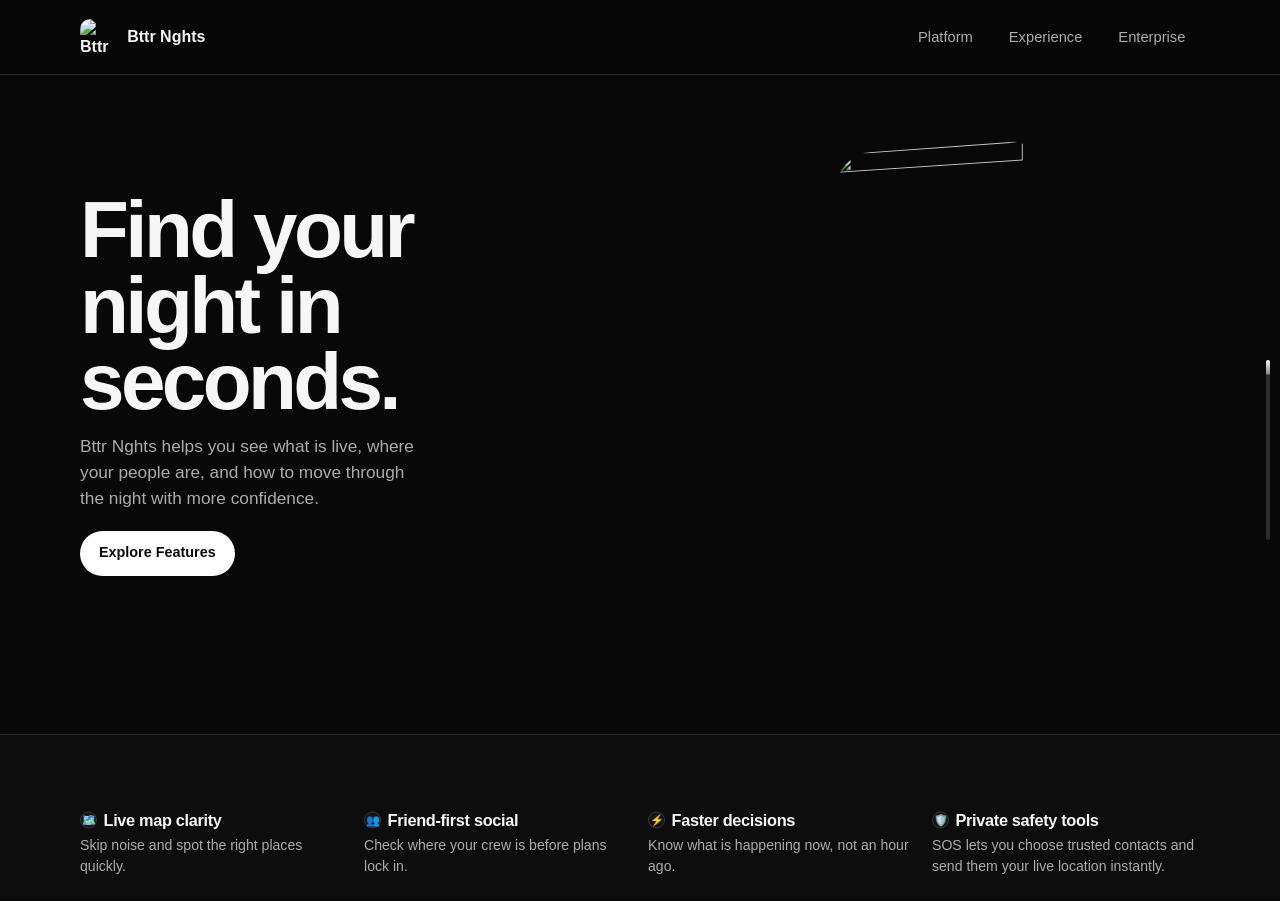
==== commit 74d7af79: "Add files via upload" ====
--- a/index.html
+++ b/index.html
@@ -3,512 +3,1096 @@
 <head>
     <meta charset="UTF-8">
     <meta name="viewport" content="width=device-width, initial-scale=1.0">
-    <title>Better Nights | Own The Night</title>
-    
+    <title>Bttr Nghts | Social nights on campus</title>
     <link rel="icon" type="image/png" href="app_logo.png">
-    
+    <script type="module" src="vendor/model-viewer/model-viewer.min.js"></script>
+    <script type="module" src="https://cdn.jsdelivr.net/npm/@google/model-viewer/dist/model-viewer.min.js"></script>
+    <script nomodule src="vendor/model-viewer/model-viewer-legacy.js"></script>
     <style>
-        /* --- ULTRA PREMIUM VARIABLES --- */
         :root {
-            --bg: #030303;
-            --fg: #ffffff;
-            --muted: #888888;
-            --accent-purple: #B6A6E9;
-            --accent-red: #FF453A;
-            --accent-hazard: #FF9F0A; 
-            --font-display: "SF Pro Display", -apple-system, BlinkMacSystemFont, "Helvetica Neue", sans-serif;
-            --font-body: "SF Pro Text", -apple-system, BlinkMacSystemFont, "Inter", sans-serif;
-            --ease: cubic-bezier(0.23, 1, 0.32, 1);
+            --bg: #080808;
+            --card: #141414;
+            --line: #2b2b2b;
+            --text: #f6f6f6;
+            --muted: #acacac;
+            --accent: #ffffff;
+            --accent-text: #0a0a0a;
+            --radius-lg: 24px;
+            --radius-md: 16px;
+            --radius-sm: 12px;
+            --container: 1120px;
+            --ease: cubic-bezier(0.2, 0.8, 0.2, 1);
+            --hero-screen-top: 50%;
+            --hero-screen-left: 47.8%;
+            --hero-screen-width: 89.1%;
+            --hero-screen-rotate-y: -20deg;
+            --hero-screen-scale-x: 0.977;
+            --hero-screen-scale-y: 0.94;
+            --hero-screen-corner: 41px;
+            --hero-mobile-screen-top: 49.8%;
+            --hero-mobile-screen-left: 50%;
+            --hero-mobile-screen-width: 78.6%;
+            --hero-mobile-screen-corner: 33px;
+            --hero-mobile-screen-scale-x: 1.075;
+            --hero-mobile-screen-scale-y: 1.051;
+            --row-screen-top: 49.7%;
+            --row-screen-left: 50%;
+            --row-screen-width: 76.8%;
+            --row-screen-scale-x: 1.053;
+            --row-screen-scale-y: 1.029;
+            --row-screen-corner: 31px;
         }
 
         * { margin: 0; padding: 0; box-sizing: border-box; }
 
-        body, html {
+        html, body {
             height: 100%;
-            background-color: var(--bg);
-            color: var(--fg);
-            font-family: var(--font-body);
             overflow: hidden;
+            scroll-behavior: smooth;
+        }
+
+        body {
+            background: var(--bg);
+            color: var(--text);
+            font-family: "Inter", -apple-system, BlinkMacSystemFont, "SF Pro Text", "Helvetica Neue", sans-serif;
+            line-height: 1.5;
             -webkit-font-smoothing: antialiased;
             text-rendering: optimizeLegibility;
         }
 
-        /* --- GLOBAL BACKGROUNDS & PARALLAX DOTS --- */
-        .dot-matrix-wrapper {
-            position: fixed; top: -20vh; left: -20vw; right: -20vw; bottom: -50vh; 
-            z-index: 1; pointer-events: none;
-            transform: translateY(var(--scroll-offset, 0px));
-            will-change: transform;
-        }
-
-        .dot-layer {
-            position: absolute; inset: -100px; 
-            width: calc(100% + 200px); height: calc(100% + 200px);
-        }
-
-        .dot-layer-1 {
-            background-image: radial-gradient(circle, rgba(182, 166, 233, 0.3) 2px, transparent 2px);
-            background-size: 60px 60px;
-            animation: panDots 120s linear infinite, waveMotion 15s ease-in-out infinite;
-        }
-
-        .dot-layer-2 {
-            background-image: radial-gradient(circle, rgba(182, 166, 233, 0.7) 4px, transparent 4px);
-            background-size: 240px 240px;
-            animation: panDots 180s linear infinite, waveMotion 18s ease-in-out infinite reverse;
-        }
-
-        @keyframes panDots { from { background-position: 0px 0px; } to { background-position: 1200px 1200px; } }
-        @keyframes waveMotion { 0%, 100% { transform: translate(0px, 0px); } 50% { transform: translate(15px, 25px); } }
-
-        .ambient-glow {
-            position: fixed; border-radius: 50%; filter: blur(120px);
-            z-index: 1; opacity: 0.3; transition: all 1s var(--ease); pointer-events: none;
-        }
-        
-        .glow-purple { width: 50vw; height: 50vw; background: rgba(182, 166, 233, 0.12); top: -20vh; left: -10vw; }
-        .glow-red { width: 40vw; height: 40vw; background: rgba(255, 69, 58, 0.08); bottom: -10vh; right: -10vw; opacity: 0; }
-
-        /* --- TOP BAR (MENU & LOGO) --- */
+        .app-loader {
+            position: fixed;
+            inset: 0;
+            z-index: 1200;
+            display: grid;
+            place-items: center;
+            background: #080808;
+            transition: opacity 280ms var(--ease), visibility 280ms var(--ease);
+        }
+
+        .app-loader.hidden {
+            opacity: 0;
+            visibility: hidden;
+            pointer-events: none;
+        }
+
+        .app-loader-inner {
+            display: grid;
+            justify-items: center;
+            gap: 0.7rem;
+        }
+
+        .app-loader-spinner {
+            width: 34px;
+            height: 34px;
+            border-radius: 999px;
+            border: 2px solid #2c2c2c;
+            border-top-color: #f2f2f2;
+            animation: app-loader-spin 0.9s linear infinite;
+        }
+
+        .app-loader-label {
+            color: #b8b8b8;
+            font-size: 0.84rem;
+            letter-spacing: 0.02em;
+        }
+
+        @keyframes app-loader-spin {
+            to { transform: rotate(360deg); }
+        }
+
+        .container {
+            width: min(var(--container), calc(100% - 2.5rem));
+            margin: 0 auto;
+        }
+
         .top-bar {
-            position: fixed; top: 0; left: 0; right: 0; height: 80px;
-            display: flex; justify-content: space-between; align-items: center;
-            padding: 0 4vw; z-index: 100; background: rgba(3, 3, 3, 0.4);
-            backdrop-filter: blur(20px); -webkit-backdrop-filter: blur(20px);
-            border-bottom: 1px solid rgba(255, 255, 255, 0.08);
-        }
-
-        .top-bar-logo { display: block; height: 40px; text-decoration: none; }
-        .top-bar-logo img { height: 100%; width: auto; border-radius: 10px; object-fit: contain; }
-
-        /* --- SCROLL ARCHITECTURE --- */
-        .scroll-container {
-            height: 100vh; overflow-y: scroll; scroll-snap-type: y mandatory;
-            scroll-behavior: smooth; scrollbar-width: none;
-            -ms-overflow-style: none; position: relative; z-index: 5; 
-        }
-        .scroll-container::-webkit-scrollbar { display: none; }
-
-        .section {
-            height: 100vh; width: 100vw; scroll-snap-align: center;
-            scroll-snap-stop: always; position: relative; display: flex;
-            align-items: center; justify-content: center;
-            padding: calc(80px + 2vh) 4vw 4vh 4vw; 
-        }
-
-        #hero-section { padding-top: 80px; }
-
-        /* --- FLOATING TRANSLUCENT ISLANDS --- */
-        .glass-island {
-            width: 100%; height: 100%; max-width: 1300px;
-            border-radius: 40px; background: rgba(12, 12, 12, 0.4); 
-            backdrop-filter: blur(8px); -webkit-backdrop-filter: blur(8px);
-            border: 1px solid rgba(255, 255, 255, 0.1);
-            box-shadow: 0 40px 80px rgba(0,0,0,0.5);
-            display: flex; align-items: center; justify-content: center;
-            padding: 2vw 4vw; position: relative; overflow: hidden;
-            transition: border-color 1s var(--ease);
-        }
-
-        /* --- TYPOGRAPHY --- */
-        h2 { font-family: var(--font-display); font-size: clamp(2.2rem, 5vw, 4.5rem); font-weight: 700; letter-spacing: -0.04em; line-height: 1.05; margin-bottom: 1rem; }
-        p { font-size: clamp(0.95rem, 1.3vw, 1.15rem); color: var(--muted); line-height: 1.5; letter-spacing: -0.01em; }
-
-        /* --- HERO TEXT --- */
-        .hero { perspective: 2000px; overflow: hidden; }
-        .hero-layout { display: flex; align-items: center; justify-content: center; width: 100%; max-width: 1100px; z-index: 10; gap: 10vw; }
-        .hero-text-block { z-index: 20; text-align: left; }
-        .hero-text-block h1 { font-family: var(--font-display); font-size: clamp(3.5rem, 8vw, 8rem); font-weight: 800; letter-spacing: -0.05em; line-height: 1; margin-bottom: 0; color: var(--fg); }
-
-        .word-cycler { display: inline-block; position: relative; }
-        .invisible-placeholder { visibility: hidden; pointer-events: none; display: inline-block; padding-right: 0.3em; }
-        .dynamic-word { display: inline-block; position: absolute; left: 0; top: 0; background: linear-gradient(180deg, var(--accent-purple) 20%, #ffffff 100%); -webkit-background-clip: text; -webkit-text-fill-color: transparent; opacity: 0; white-space: nowrap; padding-right: 0.3em; transform: translateY(20px); transition: transform 0.8s var(--ease), opacity 0.8s var(--ease); }
-        .dynamic-word.active { opacity: 1; transform: translateY(0); }
-        .static-word { display: block; color: var(--fg); }
-
-        /* --- 3D MOCKUPS --- */
-        .phone-wrapper { position: relative; z-index: 10; width: clamp(200px, 19vw, 300px); aspect-ratio: 1179 / 2556; perspective: 1500px; }
-        .phone-pivot { width: 100%; height: 100%; transform-style: preserve-3d; transition: transform 0.1s linear; will-change: transform; }
-        .phone-body { position: absolute; width: 100%; height: 100%; background: rgba(0, 0, 0, 0.6); backdrop-filter: blur(12px); -webkit-backdrop-filter: blur(12px); border-radius: clamp(30px, 4vw, 44px); border: clamp(4px, 1vw, 8px) solid rgba(255, 255, 255, 0.08); transform-style: preserve-3d; transform: translateZ(20px); }
-        .phone-edge { content: ''; position: absolute; inset: -2px; border-radius: inherit; background: #151516; transform: translateZ(-14px); box-shadow: 0 40px 80px rgba(0,0,0,0.8); }
-        .phone-glare { position: absolute; inset: 0; background: linear-gradient(105deg, rgba(255,255,255,0.12) 0%, rgba(255,255,255,0) 40%, rgba(255,255,255,0) 100%); z-index: 30; border-radius: inherit; pointer-events: none; transform: translateZ(1px); }
-        .phone-dynamic-island { position: absolute; top: 10px; left: 50%; transform: translateX(-50%) translateZ(2px); width: 32%; height: clamp(20px, 2vw, 32px); background: #000; border-radius: 20px; z-index: 40; }
-        .phone-screen { position: absolute; top: 0; left: 0; width: 100%; height: 100%; object-fit: cover; border-radius: inherit; background: #000; z-index: 10; }
-
-        /* --- SPLIT LAYOUT --- */
-        .split-layout { display: grid; grid-template-columns: 1fr 1fr; gap: 4vw; width: 100%; align-items: center; z-index: 2; }
-        .text-content { opacity: 0; transform: translateY(40px); transition: all 1s var(--ease); max-width: 480px; }
-        
-        .split-layout:not([style*="direction: rtl"]) .text-content { margin-left: auto; }
-        .split-layout[style*="direction: rtl"] .text-content { margin-right: auto; }
-
-        .visual-content { display: flex; justify-content: center; opacity: 0; transform: scale(0.95) rotateY(10deg); transition: all 1s var(--ease) 0.1s; }
-        .section.is-active .text-content { opacity: 1; transform: translateY(0); }
-        .section.is-active .visual-content { opacity: 1; transform: scale(1) rotateY(0deg); }
-
-        .tag { display: inline-flex; align-items: center; padding: 0.4rem 0.8rem; border-radius: 100px; font-size: 0.75rem; font-weight: 600; text-transform: uppercase; letter-spacing: 0.05em; margin-bottom: 1rem; border: 1px solid rgba(255,255,255,0.1); background: rgba(255,255,255,0.04); backdrop-filter: blur(10px); color: var(--fg); }
-        .tag.purple { color: var(--accent-purple); border-color: rgba(182, 166, 233, 0.3); }
-        .tag.red { color: var(--accent-red); border-color: rgba(255, 69, 58, 0.3); background: rgba(255, 69, 58, 0.05); }
-        .tag.orange { color: var(--accent-hazard); border-color: rgba(255, 159, 10, 0.3); background: rgba(255, 159, 10, 0.05); }
-
-        #live-map h2 { color: var(--fg); } #live-map h2 .accent { color: var(--accent-purple); }
-        #sos-section.is-active .glass-island { border-color: rgba(255, 69, 58, 0.3); }
-
-        /* --- OUTRO & FOOTER ISLAND --- */
-        #outro-section .glass-island { flex-direction: column; justify-content: space-between; padding: 0; }
-        .outro-content { flex-grow: 1; display: flex; flex-direction: column; justify-content: center; align-items: center; text-align: center; width: 100%; padding: 5vw; }
-        .waitlist-form { margin-top: 2rem; display: flex; gap: 0.5rem; background: rgba(255, 255, 255, 0.05); border: 1px solid rgba(255, 255, 255, 0.15); padding: 0.5rem; border-radius: 100px; width: 100%; max-width: 450px; transition: border-color 0.3s var(--ease); }
-        .waitlist-form:focus-within { border-color: var(--accent-purple); }
-        .waitlist-form input { flex: 1; background: transparent; border: none; color: #fff; padding: 0.8rem 1.5rem; font-size: 1rem; outline: none; font-family: var(--font-body); }
-        .waitlist-form input::placeholder { color: rgba(255, 255, 255, 0.4); }
-        .waitlist-form button { background: #fff; color: #000; border: none; padding: 0 2rem; border-radius: 100px; font-weight: 600; font-size: 0.95rem; cursor: pointer; transition: all 0.3s var(--ease); }
-        .waitlist-form button:hover { background: var(--accent-purple); transform: scale(1.02); }
-
-        footer { width: 100%; padding: 2rem 5vw; background: rgba(0,0,0,0.3); border-top: 1px solid rgba(255,255,255,0.08); display: grid; grid-template-columns: 2fr 1fr 1fr; gap: 2rem; border-bottom-left-radius: 40px; border-bottom-right-radius: 40px; }
-        .footer-col h4 { font-size: 0.8rem; font-weight: 600; color: #aaa; margin-bottom: 0.8rem; text-transform: uppercase; letter-spacing: 0.1em; }
-        .footer-col ul { list-style: none; } .footer-col ul li { margin-bottom: 0.6rem; }
-        .footer-col ul a { color: var(--muted); text-decoration: none; font-size: 0.9rem; transition: color 0.2s ease; }
-        .footer-col ul a:hover { color: var(--accent-purple); }
-        .copyright { grid-column: 1 / -1; padding-top: 1.5rem; margin-top: 1rem; border-top: 1px solid rgba(255,255,255,0.05); color: #555; font-size: 0.85rem; text-align: center; }
-
-        /* --- RESPONSIVE ADJUSTMENTS (DESKTOP) --- */
+            position: sticky;
+            top: 0;
+            z-index: 100;
+            border-bottom: 1px solid var(--line);
+            background: rgba(8, 8, 8, 0.86);
+            backdrop-filter: blur(12px);
+        }
+
+        .top-bar-inner {
+            min-height: 74px;
+            display: flex;
+            align-items: center;
+            justify-content: space-between;
+            gap: 1rem;
+        }
+
+        .brand {
+            display: inline-flex;
+            align-items: center;
+            gap: 0.7rem;
+            color: var(--text);
+            text-decoration: none;
+            font-weight: 700;
+            font-size: 1rem;
+        }
+
+        .brand img {
+            width: 36px;
+            height: 36px;
+            border-radius: 10px;
+            object-fit: cover;
+            animation: logo-breathe 4.8s ease-in-out infinite;
+            transform-origin: center;
+        }
+
+        @keyframes logo-breathe {
+            0%, 100% { transform: scale(1); }
+            50% { transform: scale(1.055); }
+        }
+
+        .top-nav {
+            display: flex;
+            align-items: center;
+            gap: 0.42rem;
+        }
+
+        .top-nav a {
+            color: var(--muted);
+            text-decoration: none;
+            font-size: 0.92rem;
+            padding: 0.56rem 0.85rem;
+            border-radius: 999px;
+            border: 1px solid transparent;
+            transition: color 180ms var(--ease), background-color 180ms var(--ease), border-color 180ms var(--ease);
+        }
+
+        .top-nav a:hover { color: var(--text); background: #171717; border-color: #2f2f2f; }
+
+        .top-nav .cta-nav {
+            color: var(--text);
+            background: #1b1b1b;
+            border-color: #3b3b3b;
+            font-weight: 650;
+            box-shadow: 0 8px 22px rgba(0, 0, 0, 0.36);
+        }
+
+        .top-nav .cta-nav:hover {
+            background: #232323;
+            border-color: #555;
+        }
+
+        main {
+            height: calc(100vh - 74px);
+            overflow-y: auto;
+            overflow-x: hidden;
+            scroll-snap-type: y proximity;
+            scroll-padding-top: 1rem;
+            scrollbar-width: none;
+            -ms-overflow-style: none;
+        }
+
+        main::-webkit-scrollbar { display: none; }
+
+        section {
+            padding: 3.7rem 0;
+            scroll-snap-align: start;
+        }
+
+        .hero { padding-top: 1.15rem; }
+
+        .hero-grid {
+            display: grid;
+            grid-template-columns: minmax(0, 1.06fr) minmax(340px, 0.94fr);
+            align-items: center;
+            gap: clamp(1rem, 2.4vw, 2rem);
+        }
+
+        .hero-copy {
+            min-width: 0;
+        }
+
+        .eyebrow {
+            display: inline-block;
+            font-size: 0.72rem;
+            letter-spacing: 0.11em;
+            text-transform: uppercase;
+            color: #cfcfcf;
+            border: 1px solid #323232;
+            border-radius: 999px;
+            padding: 0.35rem 0.72rem;
+            margin-bottom: 1rem;
+            background: rgba(255, 255, 255, 0.02);
+        }
+
+        h1 {
+            font-size: clamp(2.35rem, 7.4vw, 5rem);
+            line-height: 0.95;
+            letter-spacing: -0.045em;
+            font-weight: 760;
+            max-width: 8.5ch;
+            text-wrap: balance;
+        }
+
+        .hero p {
+            margin-top: 0.85rem;
+            color: var(--muted);
+            font-size: clamp(1rem, 1.35vw, 1.11rem);
+            max-width: 36ch;
+        }
+
+        .button-row {
+            margin-top: 1.2rem;
+            display: flex;
+            flex-wrap: wrap;
+            gap: 0.7rem;
+        }
+
+        .btn {
+            display: inline-flex;
+            align-items: center;
+            justify-content: center;
+            text-decoration: none;
+            color: var(--text);
+            font-size: 0.9rem;
+            font-weight: 650;
+            padding: 0.68rem 1.12rem;
+            border-radius: 999px;
+            border: 1px solid #363636;
+            background: #161616;
+            transition: transform 180ms var(--ease), border-color 180ms var(--ease), background-color 180ms var(--ease);
+        }
+
+        .btn:hover { transform: translateY(-1px); border-color: #555; background: #1d1d1d; }
+
+        .btn.primary {
+            color: var(--accent-text);
+            background: var(--accent);
+            border-color: transparent;
+        }
+
+        .btn.primary:hover { background: #e8e8e8; }
+
+        .phone-frame {
+            border: none;
+            border-radius: var(--radius-lg);
+            background: transparent;
+            padding: clamp(0.3rem, 1vw, 0.55rem);
+            display: flex;
+            flex-direction: column;
+            align-items: center;
+        }
+
+        .phone-3d {
+            width: min(300px, 100%);
+            margin: 0 auto;
+            aspect-ratio: 1179 / 2556;
+            border-radius: 36px;
+            padding: 0;
+            background: transparent;
+            box-shadow: none;
+            overflow: visible;
+            position: relative;
+            transition: box-shadow 240ms var(--ease);
+        }
+
+        .phone-tilt-left { transform: none; }
+        .phone-tilt-right { transform: none; }
+        .phone-tilt-center { transform: none; }
+
+        .phone-model {
+            width: 100%;
+            height: 100%;
+            min-height: 100%;
+            display: block;
+            border-radius: 34px;
+            --poster-color: transparent;
+            background: transparent;
+            pointer-events: none;
+            cursor: default;
+        }
+
+        .phone-screen-overlay {
+            position: absolute;
+            top: 50%;
+            left: 50%;
+            width: 76.8%;
+            aspect-ratio: 1206 / 2622;
+            height: auto;
+            border-radius: clamp(26px, 7.2%, 42px);
+            object-fit: cover;
+            object-position: top center;
+            pointer-events: none;
+            z-index: 4;
+            opacity: 0;
+            transform: translate(-50%, -50%);
+            transition: opacity 180ms var(--ease), transform 180ms var(--ease);
+        }
+
+        .phone-3d.screen-fallback-active .phone-screen-overlay { opacity: 1; }
+
+        .hero .phone-3d {
+            width: min(260px, 100%);
+            transform: none;
+            perspective: 1200px;
+        }
+
+        .hero .phone-screen-overlay {
+            /* Calibrated fit: screen occupies ~82% of phone face with slight
+               right/up offset and perspective compensation for Y-rotation. */
+            top: var(--hero-screen-top);
+            left: var(--hero-screen-left);
+            width: var(--hero-screen-width);
+            opacity: 1;
+            border-radius: var(--hero-screen-corner);
+            object-position: center top;
+            transform: translate(-50%, -50%) rotateY(var(--hero-screen-rotate-y)) scaleX(var(--hero-screen-scale-x)) scaleY(var(--hero-screen-scale-y));
+            transform-origin: center center;
+        }
+
+        .flow-card .phone-screen-overlay {
+            top: var(--row-screen-top);
+            left: var(--row-screen-left);
+            width: var(--row-screen-width);
+            border-radius: var(--row-screen-corner);
+            transform: translate(-50%, -50%) scaleX(var(--row-screen-scale-x)) scaleY(var(--row-screen-scale-y));
+            transform-origin: center center;
+        }
+
+        .phone-caption {
+            margin-top: 0.78rem;
+            width: 100%;
+            display: block;
+            text-align: center;
+            color: var(--muted);
+            font-size: 0.86rem;
+        }
+
+        .trust-strip {
+            border-top: 1px solid var(--line);
+            border-bottom: 1px solid var(--line);
+            background: #0d0d0d;
+        }
+
+        .trust-grid {
+            min-height: 96px;
+            display: grid;
+            grid-template-columns: repeat(4, minmax(0, 1fr));
+            gap: 1rem;
+            align-items: center;
+        }
+
+        .trust-item h3 {
+            font-size: 1.02rem;
+            letter-spacing: -0.02em;
+            margin-bottom: 0.15rem;
+            display: inline-flex;
+            align-items: center;
+            gap: 0.42rem;
+        }
+
+        .trust-item p { color: var(--muted); font-size: 0.88rem; }
+
+        .trust-symbol {
+            display: inline-flex;
+            align-items: center;
+            justify-content: center;
+            width: 1.05rem;
+            height: 1.05rem;
+            border-radius: 999px;
+            border: 1px solid #3a3a3a;
+            color: #e7e7e7;
+            font-size: 0.7rem;
+            line-height: 1;
+            background: rgba(255, 255, 255, 0.03);
+            transform: translateY(-0.5px);
+        }
+
+        .section-head {
+            max-width: 58ch;
+            margin-bottom: 1.35rem;
+        }
+
+        .section-head h2 {
+            font-size: clamp(1.9rem, 4.8vw, 3.3rem);
+            line-height: 0.97;
+            letter-spacing: -0.04em;
+            margin-top: 0.7rem;
+        }
+
+        .section-head p {
+            margin-top: 0.72rem;
+            color: var(--muted);
+        }
+
+        .feature-grid {
+            display: grid;
+            grid-template-columns: repeat(2, minmax(0, 1fr));
+            gap: 0.9rem;
+        }
+
+        .card {
+            border: 1px solid var(--line);
+            border-radius: var(--radius-md);
+            background: var(--card);
+            padding: 0.98rem;
+            min-width: 0;
+        }
+
+        .card h3 {
+            font-size: 1.02rem;
+            letter-spacing: -0.01em;
+            margin-bottom: 0.42rem;
+        }
+
+        .card p { color: var(--muted); font-size: 0.9rem; }
+
+        .flow-grid {
+            display: grid;
+            grid-template-columns: repeat(3, minmax(0, 1fr));
+            gap: 0.9rem;
+        }
+
+        .flow-card .phone-3d {
+            width: min(230px, 100%);
+            border-radius: 28px;
+            padding: 4px;
+            margin-top: 0.05rem;
+        }
+        .flow-card h3 { margin-top: 0.85rem; }
+
+        .cta-band {
+            border: 1px solid #343434;
+            border-radius: var(--radius-lg);
+            background: #101010;
+            padding: clamp(1.08rem, 3.2vw, 2.05rem);
+            display: grid;
+            grid-template-columns: minmax(0, 1fr) minmax(280px, 380px);
+            gap: 0.95rem;
+            align-items: center;
+        }
+
+        .cta-band h2 {
+            font-size: clamp(1.8rem, 4.4vw, 3.1rem);
+            line-height: 0.95;
+            letter-spacing: -0.04em;
+        }
+
+        .cta-band p {
+            margin-top: 0.55rem;
+            color: var(--muted);
+            max-width: 38ch;
+        }
+
+        .cta-band-solo {
+            grid-template-columns: 1fr;
+            text-align: center;
+        }
+
+        .scroll-progress {
+            position: fixed;
+            right: 10px;
+            top: 50%;
+            transform: translateY(-50%);
+            width: 4px;
+            height: min(180px, 40vh);
+            border-radius: 999px;
+            background: rgba(255, 255, 255, 0.15);
+            overflow: hidden;
+            z-index: 50;
+            pointer-events: none;
+        }
+
+        .scroll-progress-fill {
+            width: 100%;
+            height: 100%;
+            transform: scaleY(0.08);
+            transform-origin: top;
+            transition: transform 120ms linear;
+            background: linear-gradient(180deg, #f7f7f7, #838383);
+        }
+
+        footer {
+            border-top: 1px solid var(--line);
+            padding: 2rem 0 2.4rem;
+            scroll-snap-align: start;
+        }
+
+        .footer-grid {
+            display: grid;
+            grid-template-columns: 2fr 1fr 1fr;
+            gap: 1rem;
+        }
+
+        .footer-col h4 {
+            font-size: 0.75rem;
+            letter-spacing: 0.1em;
+            text-transform: uppercase;
+            color: #d6d6d6;
+            margin-bottom: 0.55rem;
+        }
+
+        .footer-col p,
+        .footer-col a {
+            color: var(--muted);
+            font-size: 0.9rem;
+            text-decoration: none;
+            display: block;
+            margin-bottom: 0.35rem;
+        }
+
+        .footer-col a:hover { color: var(--text); }
+
+        .copyright {
+            margin-top: 1rem;
+            padding-top: 0.9rem;
+            border-top: 1px solid #252525;
+            color: #7f7f7f;
+            font-size: 0.82rem;
+            text-align: center;
+        }
+
+        .asset-credit {
+            margin-top: 0.55rem;
+            color: #8f8f8f;
+            font-size: 0.74rem;
+            text-align: center;
+        }
+
+        .asset-credit a {
+            color: #a6a6a6;
+            text-decoration: none;
+        }
+
+        .asset-credit a:hover { color: #d4d4d4; }
+
+        .cursor-dot {
+            --cursor-x: -50vw;
+            --cursor-y: -50vh;
+            position: fixed;
+            width: 8px;
+            height: 8px;
+            border-radius: 50%;
+            background: rgba(255, 255, 255, 0.95);
+            left: 0;
+            top: 0;
+            transform: translate(var(--cursor-x), var(--cursor-y)) scale(1);
+            transform-origin: center;
+            pointer-events: none;
+            z-index: 999;
+            opacity: 0;
+            transition: opacity 120ms var(--ease), transform 240ms cubic-bezier(0.22, 1, 0.36, 1);
+        }
+
+        .cursor-dot.cursor-dot--active {
+            transform: translate(var(--cursor-x), var(--cursor-y)) scale(1.45);
+        }
+
+        @media (max-width: 1180px) {
+            .container { width: min(var(--container), calc(100% - 2rem)); }
+            h1 { font-size: clamp(2.2rem, 7.1vw, 4.25rem); }
+            .hero-grid { grid-template-columns: minmax(0, 1fr) minmax(290px, 0.9fr); }
+            .phone-3d { width: min(270px, 100%); }
+            .hero .phone-3d { width: min(245px, 100%); transform: none; perspective: 1100px; }
+        }
+
         @media (max-width: 1024px) {
-            .hero-layout { flex-direction: column; text-align: center; gap: 5vh; }
-            .hero-text-block { text-align: center; }
-            .dynamic-word { left: 50%; transform: translate(-50%, 20px); }
-            .dynamic-word.active { transform: translate(-50%, 0); }
-            .split-layout { grid-template-columns: 1fr; text-align: center; gap: 4vh; }
-            .split-layout:not([style*="direction: rtl"]) .text-content { margin-left: auto; margin-right: auto; }
-            .split-layout[style*="direction: rtl"] .text-content { margin-right: auto; margin-left: auto; }
-            .visual-content { order: -1; } .tag { margin-inline: auto; } p { margin-inline: auto; }
-            footer { grid-template-columns: 1fr 1fr; } .glass-island { padding: 5vw; height: auto; }
-        }
-        
-        /* --- STRICT MOBILE OPTIMIZATIONS --- */
-        @media (max-width: 768px) {
-            .scroll-container { scroll-snap-type: y mandatory; }
-            .section { height: 100vh; min-height: unset; padding: 80px 4vw 2vh 4vw; scroll-snap-align: center; }
-            .glass-island { border-radius: 24px; padding: 4vh 5vw; height: 100%; max-height: 85vh; display: flex; flex-direction: column; justify-content: center; }
-            
-            .hero-layout { position: relative; display: flex; justify-content: center; align-items: center; height: 100%; width: 100%; }
-            .hero-text-block { position: absolute; inset: 0; display: flex; justify-content: center; align-items: center; z-index: 5; pointer-events: none; }
-            .hero-text-block h1 { 
-                display: flex; flex-direction: column; justify-content: space-between; align-items: center; 
-                height: 60vh; 
-                width: 100%; line-height: 0.85; 
-                font-size: clamp(3.2rem, 18vw, 5.5rem); 
-                margin: 0; 
+            .top-bar-inner { min-height: 68px; }
+            main { height: calc(100vh - 68px); }
+            .hero-grid { grid-template-columns: 1fr; }
+            .phone-frame { max-width: 520px; width: 100%; margin-inline: auto; }
+            .phone-3d { width: min(250px, 100%); }
+            .hero .phone-3d { transform: none; }
+            .hero .phone-screen-overlay {
+                top: var(--hero-mobile-screen-top);
+                left: var(--hero-mobile-screen-left);
+                width: var(--hero-mobile-screen-width);
+                border-radius: var(--hero-mobile-screen-corner);
+                transform: translate(-50%, -50%) scaleX(var(--hero-mobile-screen-scale-x)) scaleY(var(--hero-mobile-screen-scale-y));
             }
-            .word-cycler { display: flex; justify-content: center; width: 100%; }
-            .invisible-placeholder { padding-right: 0; }
-            .dynamic-word { left: 50%; transform: translate(-50%, 20px); padding-right: 0; text-align: center; }
-            .dynamic-word.active { transform: translate(-50%, 0); }
-            .static-word { margin-top: 0; font-size: inherit; color: rgba(255, 255, 255, 0.95); }
-
-            .phone-wrapper { flex-shrink: 0; }
-            #hero-phone.phone-wrapper { width: clamp(140px, 40vw, 210px); margin: 0 auto; z-index: 10; }
-            .phone-dynamic-island { height: clamp(10px, 2.5%, 20px); top: 2%; }
-            .phone-body { border-radius: clamp(24px, 8%, 38px); border-width: clamp(2px, 1vw, 5px); }
-
-            .split-layout { grid-template-columns: 1fr; gap: 3vh; text-align: center; }
-            .visual-content { order: -1; } .visual-content .phone-wrapper { width: clamp(120px, 32vw, 160px); }
-
-            h2 { font-size: clamp(1.6rem, 7vw, 2.2rem); margin-bottom: 1vh; line-height: 1.1; }
-            p { font-size: 0.85rem; line-height: 1.4; margin-bottom: 0; margin-inline: auto; max-width: 95%; }
-            .tag { margin-bottom: 1.5vh; padding: 0.3rem 0.6rem; font-size: 0.7rem; }
-
-            .outro-content { padding: 3vh 3vw; }
-            .outro-content h2 { font-size: clamp(2.2rem, 9vw, 3.5rem); }
-            
-            /* WAITLIST FORM FIX: Width explicitly set to 100% on both elements */
-            .waitlist-form { margin-top: 2vh; flex-direction: column; border-radius: 20px; background: transparent; border: none; padding: 0; width: 100%; }
-            .waitlist-form input { border: 1px solid rgba(255,255,255,0.15); border-radius: 12px; margin-bottom: 8px; background: rgba(255,255,255,0.05); backdrop-filter: blur(10px); padding: 0.8rem 1rem; font-size: 0.9rem; width: 100%; }
-            .waitlist-form button { padding: 0.8rem; border-radius: 12px; font-size: 0.95rem; width: 100%; }
-
-            footer { grid-template-columns: 1fr 1fr; gap: 1.5vh; padding: 3vh 5vw; border-bottom-left-radius: 24px; border-bottom-right-radius: 24px; }
-            .footer-col h4 { margin-bottom: 0.5rem; font-size: 0.75rem; }
-            .footer-col ul li { margin-bottom: 0.3rem; }
-            .footer-col ul a { font-size: 0.8rem; }
-            .footer-col:first-child { grid-column: 1 / -1; text-align: center; margin-bottom: 1vh;} 
-            .footer-col:first-child p { margin-inline: auto; font-size: 0.8rem; }
-            .copyright { padding-top: 1vh; margin-top: 0.5vh; font-size: 0.75rem; }
-            .glow-purple, .glow-red { width: 80vw; height: 80vw; }
-        }
-
-        @media (max-height: 700px) and (max-width: 768px) {
-            .section { padding-top: 70px; } .glass-island { padding: 2.5vh 4vw; }
-            .hero-text-block h1 { height: 68vh; font-size: clamp(2.8rem, 16vw, 4.5rem); }
-            #hero-phone.phone-wrapper { width: clamp(130px, 38vw, 170px); }
-            .visual-content .phone-wrapper { width: clamp(110px, 30vw, 140px); }
-            h2 { font-size: clamp(1.4rem, 6vw, 1.8rem); } p { font-size: 0.8rem; line-height: 1.3; }
+            .hero-copy { text-align: center; display: flex; flex-direction: column; align-items: center; }
+            .trust-grid { grid-template-columns: repeat(2, minmax(0, 1fr)); }
+            .flow-grid { grid-template-columns: 1fr; }
+            .cta-band { grid-template-columns: 1fr; }
+        }
+
+        @media (max-width: 760px) {
+            .top-nav a:not(.cta-nav) { display: none; }
+            .container { width: min(var(--container), calc(100% - 1.25rem)); }
+            section { padding: 2.9rem 0; }
+            h1 { font-size: clamp(2rem, 13vw, 3rem); max-width: 10.8ch; }
+            .hero p { font-size: 0.99rem; max-width: 100%; }
+            .button-row .btn { width: 100%; }
+            .feature-grid,
+            .trust-grid,
+            .footer-grid { grid-template-columns: 1fr; }
+            .cta-band h2 { font-size: clamp(1.5rem, 9vw, 2.2rem); }
+            .scroll-progress { right: 6px; width: 3px; }
+            main { scroll-snap-type: y proximity; }
+            .phone-3d,
+            .phone-tilt-left,
+            .phone-tilt-right,
+            .phone-tilt-center { transform: none; }
+        }
+
+        @media (hover: hover) and (pointer: fine) {
+            body.cursor-enabled,
+            body.cursor-enabled a,
+            body.cursor-enabled button {
+                cursor: none;
+            }
+            body.cursor-enabled .cursor-dot { opacity: 1; }
+        }
+
+        @media (prefers-reduced-motion: reduce) {
+            html { scroll-behavior: auto; }
+            * { transition: none !important; }
+            main { scroll-snap-type: none; }
+            .phone-3d,
+            .phone-tilt-left,
+            .phone-tilt-right,
+            .phone-tilt-center { transform: none; }
         }
     </style>
 </head>
 <body>
-
-    <div class="dot-matrix-wrapper">
-        <div class="dot-layer dot-layer-1"></div>
-        <div class="dot-layer dot-layer-2"></div>
+    <div class="app-loader" id="app-loader" aria-live="polite" aria-label="Loading page">
+        <div class="app-loader-inner">
+            <div class="app-loader-spinner" aria-hidden="true"></div>
+            <div class="app-loader-label">Loading Bttr Nghts...</div>
+        </div>
     </div>
-    <div class="ambient-glow glow-purple" id="main-glow"></div>
-    <div class="ambient-glow glow-red" id="sos-glow"></div>
-
+    <div class="cursor-dot" id="cursor-dot" aria-hidden="true"></div>
     <header class="top-bar">
-        <a href="index.html" class="top-bar-logo">
-            <img src="app_logo.png" alt="Better Nights Logo">
-        </a>
+        <div class="container top-bar-inner">
+            <a href="index.html" class="brand">
+                <img src="app_logo.png" alt="Bttr Nghts logo">
+                <span>Bttr Nghts</span>
+            </a>
+            <nav class="top-nav" aria-label="Primary navigation">
+                <a href="#capabilities">Platform</a>
+                <a href="#experience">Experience</a>
+                <a href="#enterprise">Enterprise</a>
+            </nav>
+        </div>
     </header>
 
-    <div class="scroll-container" id="scroll-wrapper">
-
-        <section class="section hero" id="hero-section">
-            <div class="hero-layout">
-                <div class="hero-text-block">
-                    <h1>
-                        <span class="word-cycler">
-                            <span class="invisible-placeholder">BRIGHTER</span>
-                            <span class="dynamic-word" id="current-word">BETTER</span>
-                        </span>
-                        <span class="static-word">NIGHTS</span>
-                    </h1>
+    <div class="scroll-progress" aria-hidden="true">
+        <div class="scroll-progress-fill" id="scroll-progress-fill"></div>
+    </div>
+
+    <main id="scroll-main">
+        <section class="hero" id="hero">
+            <div class="container hero-grid">
+                <div class="hero-copy">
+                    <h1>Find your night in seconds.</h1>
+                    <p>
+                        Bttr Nghts helps you see what is live, where your people are, and how to move through the night with more confidence.
+                    </p>
+                    <div class="button-row">
+                        <a href="#capabilities" class="btn primary">Explore Features</a>
+                    </div>
                 </div>
-                <div class="phone-wrapper" id="hero-phone">
-                    <div class="phone-pivot" id="hero-pivot">
-                        <div class="phone-body">
-                            <div class="phone-edge"></div>
-                            <img src="map_screen.png" alt="Better Nights Map" class="phone-screen">
-                            <div class="phone-glare"></div>
-                            <div class="phone-dynamic-island"></div>
+                <aside class="phone-frame" aria-label="Product preview">
+                    <div class="phone-3d phone-tilt-center">
+                        <model-viewer
+                            id="hero-phone-model"
+                            class="phone-model"
+                            src="source/iPhone%2017%20Pro.glb"
+                            alt="3D smartphone model"
+                            data-screen-src="map_screen.png"
+                            interaction-prompt="none"
+                            shadow-intensity="0.58"
+                            exposure="0.92"
+                            field-of-view="24deg"
+                            camera-orbit="18deg 90deg 95%"
+                            min-camera-orbit="18deg 90deg 95%"
+                            max-camera-orbit="18deg 90deg 95%">
+                        </model-viewer>
+                        <img class="phone-screen-overlay" src="map_screen.png" alt="" aria-hidden="true">
+                    </div>
+                </aside>
+            </div>
+        </section>
+
+        <section class="trust-strip" aria-label="Value highlights">
+            <div class="container trust-grid">
+                <article class="trust-item">
+                    <h3><span class="trust-symbol" aria-hidden="true">🗺️</span>Live map clarity</h3>
+                    <p>Skip noise and spot the right places quickly.</p>
+                </article>
+                <article class="trust-item">
+                    <h3><span class="trust-symbol" aria-hidden="true">👥</span>Friend-first social</h3>
+                    <p>Check where your crew is before plans lock in.</p>
+                </article>
+                <article class="trust-item">
+                    <h3><span class="trust-symbol" aria-hidden="true">⚡</span>Faster decisions</h3>
+                    <p>Know what is happening now, not an hour ago.</p>
+                </article>
+                <article class="trust-item">
+                    <h3><span class="trust-symbol" aria-hidden="true">🛡️</span>Private safety tools</h3>
+                    <p>SOS lets you choose trusted contacts and send them your live location instantly.</p>
+                </article>
+            </div>
+        </section>
+
+        <section id="capabilities">
+            <div class="container">
+                <header class="section-head">
+                    <span class="eyebrow">Platform capabilities</span>
+                    <h2>Clean, focused tools for better nights out.</h2>
+                    <p>
+                        A simpler system for discovering events, matching vibes, coordinating with friends, and staying safe without friction.
+                    </p>
+                </header>
+                <div class="feature-grid">
+                    <article class="card">
+                        <h3>Live Map Intelligence</h3>
+                        <p>See where energy is rising and where crowds are cooling in real time.</p>
+                    </article>
+                    <article class="card">
+                        <h3>Community Matching</h3>
+                        <p>Filter by vibe, crowd size, and social intent to find a better fit.</p>
+                    </article>
+                    <article class="card">
+                        <h3>Host Growth Suite</h3>
+                        <p>Help hosts reach aligned audiences and improve turnout quality.</p>
+                    </article>
+                    <article class="card">
+                        <h3>Trusted Safety Mesh</h3>
+                        <p>With SOS, you pick who gets a real-time location stream so the right people can track you live.</p>
+                    </article>
+                </div>
+            </div>
+        </section>
+
+        <section id="experience">
+            <div class="container">
+                <header class="section-head">
+                    <span class="eyebrow">Product flow</span>
+                    <h2>Discover, match, and move with confidence.</h2>
+                    <p>
+                        The experience is straightforward: find what is active, pick what fits, and stay connected to your trusted circle.
+                    </p>
+                </header>
+                <div class="flow-grid">
+                    <article class="card flow-card">
+                        <div class="phone-3d phone-tilt-left">
+                            <model-viewer
+                                class="phone-model"
+                                src="source/iPhone%2017%20Pro.glb"
+                                alt="3D smartphone model"
+                                data-screen-src="feed_screen.png"
+                                interaction-prompt="none"
+                                shadow-intensity="0.75"
+                                exposure="0.98"
+                                environment-intensity="0"
+                                field-of-view="26deg"
+                                camera-orbit="0deg 90deg 96%"
+                                min-camera-orbit="0deg 90deg 96%"
+                                max-camera-orbit="0deg 90deg 96%">
+                            </model-viewer>
+                            <img class="phone-screen-overlay" src="feed_screen.png" alt="" aria-hidden="true">
                         </div>
+                        <h3>Discover in real time</h3>
+                        <p>Scan active events and nearby signals with a clean feed view.</p>
+                    </article>
+                    <article class="card flow-card">
+                        <div class="phone-3d phone-tilt-right">
+                            <model-viewer
+                                class="phone-model"
+                                src="source/iPhone%2017%20Pro.glb"
+                                alt="3D smartphone model"
+                                data-screen-src="vibe_screen.png"
+                                interaction-prompt="none"
+                                shadow-intensity="0.75"
+                                exposure="0.98"
+                                environment-intensity="0"
+                                field-of-view="26deg"
+                                camera-orbit="0deg 90deg 96%"
+                                min-camera-orbit="0deg 90deg 96%"
+                                max-camera-orbit="0deg 90deg 96%">
+                            </model-viewer>
+                            <img class="phone-screen-overlay" src="vibe_screen.png" alt="" aria-hidden="true">
+                        </div>
+                        <h3>Match your night</h3>
+                        <p>Filter by atmosphere and social goals to choose a better spot.</p>
+                    </article>
+                    <article class="card flow-card">
+                        <div class="phone-3d phone-tilt-left">
+                            <model-viewer
+                                class="phone-model"
+                                src="source/iPhone%2017%20Pro.glb"
+                                alt="3D smartphone model"
+                                data-screen-src="pin_screen.png"
+                                interaction-prompt="none"
+                                shadow-intensity="0.75"
+                                exposure="0.98"
+                                environment-intensity="0"
+                                field-of-view="26deg"
+                                camera-orbit="0deg 90deg 96%"
+                                min-camera-orbit="0deg 90deg 96%"
+                                max-camera-orbit="0deg 90deg 96%">
+                            </model-viewer>
+                            <img class="phone-screen-overlay" src="pin_screen.png" alt="" aria-hidden="true">
+                        </div>
+                        <h3>Escalate privately</h3>
+                        <p>Tap SOS to choose contacts and share your live location with them until you turn it off.</p>
+                    </article>
+                </div>
+            </div>
+        </section>
+
+        <section id="enterprise">
+            <div class="container">
+                <header class="section-head">
+                    <span class="eyebrow">Enterprise</span>
+                    <h2>Built for venues, operators, and campus brands.</h2>
+                    <p>
+                        Bttr Nghts gives teams better event visibility, higher quality attendance, and safer night operations with real-time social and location signals.
+                    </p>
+                </header>
+                <div class="feature-grid">
+                    <article class="card">
+                        <h3>Venue Intelligence</h3>
+                        <p>Measure real-time traffic trends and identify high-converting event windows.</p>
+                    </article>
+                    <article class="card">
+                        <h3>Audience Activation</h3>
+                        <p>Promote to more relevant local segments with intent-aware discovery placement.</p>
+                    </article>
+                    <article class="card">
+                        <h3>Operational Safety Layer</h3>
+                        <p>Support teams with better visibility and fast escalation pathways when incidents occur.</p>
+                    </article>
+                    <article class="card">
+                        <h3>Partnership Reporting</h3>
+                        <p>Track impact for sponsors and partners with clear engagement and turnout metrics.</p>
+                    </article>
+                </div>
+            </div>
+        </section>
+
+        <section id="launch">
+            <div class="container">
+                <div class="cta-band cta-band-solo">
+                    <div>
+                        <h2>Awaiting our app store debut.</h2>
                     </div>
                 </div>
             </div>
         </section>
-
-        <section class="section" id="live-map">
-            <div class="glass-island">
-                <div class="split-layout">
-                    <div class="text-content">
-                        <div class="tag">Active Map</div>
-                        <h2>Navigate with<br><span class="accent">confidence.</span></h2>
-                        <p>Visualize campus activity in real-time. Monitor gathering sizes, explore new connections, and make informed decisions about your evening.</p>
-                    </div>
-                    <div class="visual-content">
-                        <div class="phone-wrapper" style="pointer-events: none;">
-                            <div class="phone-pivot">
-                                <div class="phone-body">
-                                    <div class="phone-edge"></div>
-                                    <img src="feed_screen.png" alt="Map View" class="phone-screen">
-                                    <div class="phone-glare"></div>
-                                    <div class="phone-dynamic-island"></div>
-                                </div>
-                            </div>
-                        </div>
-                    </div>
-                </div>
-            </div>
-        </section>
-
-        <section class="section" id="social-section">
-            <div class="glass-island">
-                <div class="split-layout" style="direction: rtl;">
-                    <div class="text-content" style="direction: ltr;">
-                        <div class="tag purple">Parties</div>
-                        <h2>Find your<br>community.</h2>
-                        <p>Discover your ideal environment. Select your preferred atmosphere and group size to seamlessly connect with gatherings that match your preferences.</p>
-                    </div>
-                    <div class="visual-content">
-                        <div class="phone-wrapper" style="pointer-events: none;">
-                            <div class="phone-pivot">
-                                <div class="phone-body">
-                                    <div class="phone-edge"></div>
-                                    <img src="vibe_screen.png" alt="Vibe Selection" class="phone-screen">
-                                    <div class="phone-glare"></div>
-                                    <div class="phone-dynamic-island"></div>
-                                </div>
-                            </div>
-                        </div>
-                    </div>
-                </div>
-            </div>
-        </section>
-
-        <section class="section" id="host-section">
-            <div class="glass-island">
-                <div class="split-layout">
-                    <div class="text-content">
-                        <div class="tag purple">Hosting</div>
-                        <h2>Pack the<br>house.</h2>
-                        <p>Whether you're a bar owner looking to fill the dance floor or hosting a house party, effortlessly create events to attract the exact crowd you want and put your spot on the map.</p>
-                    </div>
-                    <div class="visual-content">
-                        <div class="phone-wrapper" style="pointer-events: none;">
-                            <div class="phone-pivot">
-                                <div class="phone-body">
-                                    <div class="phone-edge"></div>
-                                    <img src="create_screen.png" alt="Create a Party" class="phone-screen">
-                                    <div class="phone-glare"></div>
-                                    <div class="phone-dynamic-island"></div>
-                                </div>
-                            </div>
-                        </div>
-                    </div>
-                </div>
-            </div>
-        </section>
-
-        <section class="section" id="sos-section">
-            <div class="glass-island">
-                <div class="split-layout" style="direction: rtl;">
-                    <div class="text-content" style="direction: ltr;">
-                        <div class="tag red">SOS</div>
-                        <h2 style="background: linear-gradient(180deg, #fff 0%, var(--accent-red) 100%); -webkit-background-clip: text;">Immediate assistance.<br>Absolute privacy.</h2>
-                        <p>When you're in danger, your trusted friends get your live location in just one button press. It's totally secure, and those you don't want to have it, don't get it.</p>
-                    </div>
-                    <div class="visual-content">
-                        <div class="phone-wrapper" style="pointer-events: none;">
-                            <div class="phone-pivot">
-                                <div class="phone-body" style="border-color: rgba(255, 69, 58, 0.2);">
-                                    <div class="phone-edge"></div>
-                                    <img src="pin_screen.png" alt="Secure PIN" class="phone-screen">
-                                    <div class="phone-glare"></div>
-                                    <div class="phone-dynamic-island"></div>
-                                </div>
-                            </div>
-                        </div>
-                    </div>
-                </div>
-            </div>
-        </section>
-
-        <section class="section" id="hazard">
-            <div class="glass-island">
-                <div class="split-layout">
-                    <div class="text-content">
-                        <div class="tag orange">Live Updates</div>
-                        <h2 style="background: linear-gradient(180deg, #fff 0%, var(--accent-hazard) 100%); -webkit-background-clip: text;">Identify.<br>Report.</h2>
-                        <p>See exactly what's happening around campus. You can easily view and report many different types of danger—from blocked routes to active incidents—keeping yourself and others out of harm's way.</p>
-                    </div>
-                    <div class="visual-content">
-                        <div class="phone-wrapper" style="pointer-events: none;">
-                            <div class="phone-pivot">
-                                <div class="phone-body" style="border-color: rgba(255, 159, 10, 0.2);">
-                                    <div class="phone-edge"></div>
-                                    <img src="hazard_screen.png" alt="Hazard Reporting" class="phone-screen">
-                                    <div class="phone-glare"></div>
-                                    <div class="phone-dynamic-island"></div>
-                                </div>
-                            </div>
-                        </div>
-                    </div>
-                </div>
-            </div>
-        </section>
-
-        <section class="section outro" id="outro-section">
-            <div class="glass-island">
-                <div class="outro-content text-content">
-                    <h2 style="font-size: clamp(3rem, 7vw, 6rem); margin-bottom: 0;">Launching Soon.</h2>
-                    
-                    <form class="waitlist-form" onsubmit="event.preventDefault(); alert('Thank you for joining the waitlist.'); this.reset();">
-                        <input type="email" placeholder="student@uoregon.edu" required>
-                        <button type="submit">Join</button>
-                    </form>
-                </div>
-
-                <footer>
+        <footer>
+            <div class="container">
+                <div class="footer-grid">
                     <div class="footer-col">
-                        <h4 style="color: var(--fg); font-family: var(--font-display); font-size: 1rem; letter-spacing: 0;">Better Nights</h4>
-                        <p style="font-size: 0.85rem; max-width: 250px; line-height: 1.4; margin-top: 0.5rem; text-transform: none; letter-spacing: 0;">Campus nightlife discovery and uncompromising safety.</p>
+                        <h4>Bttr Nghts</h4>
+                        <p>The social app for campus nights: maps, hangouts, and friends, with private safety when you need it.</p>
                     </div>
                     <div class="footer-col">
                         <h4>Company</h4>
-                        <ul>
-                            <li><a href="about.html">About Us</a></li>
-                        </ul>
+                        <a href="/about" target="_blank" rel="noopener noreferrer">About</a>
+                        <a href="https://betternights.app/legal" target="_blank" rel="noopener noreferrer">Legal</a>
                     </div>
                     <div class="footer-col">
-                        <h4>Legal</h4>
-                        <ul>
-                            <li><a href="legal.html">Terms & Privacy</a></li>
-                        </ul>
+                        <h4>Policies</h4>
+                        <a href="/terms" target="_blank" rel="noopener noreferrer">Terms</a>
+                        <a href="/privacy" target="_blank" rel="noopener noreferrer">Privacy</a>
                     </div>
-                    <div class="copyright">&copy; 2026 Better Nights. All rights reserved.</div>
-                </footer>
+                </div>
+                <div class="copyright">&copy; William Cleaves 2026. All rights reserved.</div>
+                <div class="asset-credit">
+                    3D phone model by Ranguel (CC BY), via
+                    <a href="https://sketchfab.com/3d-models/iphone-17-pro-4541aa8a28324b33a2baaf81d263aaec" target="_blank" rel="noopener noreferrer">Sketchfab</a>.
+                </div>
             </div>
-        </section>
-
-    </div>
-
+        </footer>
+    </main>
     <script>
-        const scrollWrapper = document.getElementById('scroll-wrapper');
-        const dotWrapper = document.querySelector('.dot-matrix-wrapper');
-
-        scrollWrapper.addEventListener('scroll', () => {
-            const scrolled = scrollWrapper.scrollTop;
-            dotWrapper.style.setProperty('--scroll-offset', `-${scrolled * 0.1}px`);
-        });
-
-        const phonePivot = document.getElementById('hero-pivot');
-        const heroPhone = document.getElementById('hero-phone');
-        const heroSection = document.getElementById('hero-section');
-        let targetX = 0, targetY = 0, currentX = 0, currentY = 0;
-
-        heroSection.addEventListener('mousemove', (e) => {
-            const rect = heroPhone.getBoundingClientRect();
-            const phoneCenterX = rect.left + rect.width / 2;
-            const phoneCenterY = rect.top + rect.height / 2;
-            targetX = ((e.clientX - phoneCenterX) / window.innerWidth) * 2;
-            targetY = ((e.clientY - phoneCenterY) / window.innerHeight) * 2;
-        });
-
-        heroSection.addEventListener('mouseleave', () => { targetX = 0; targetY = 0; });
-
-        function animateParallax() {
-            currentX += (targetX - currentX) * 0.08;
-            currentY += (targetY - currentY) * 0.08;
-            phonePivot.style.transform = `rotateY(${currentX * 25}deg) rotateX(${-currentY * 25}deg)`;
-            requestAnimationFrame(animateParallax);
-        }
-        
-        if (window.innerWidth > 1024) { animateParallax(); }
-
-        const words = ["BETTER", "SAFER", "SMARTER", "CLEARER", "BRIGHTER"];
-        let wordIndex = 0;
-        const currentWordEl = document.getElementById('current-word');
-
-        currentWordEl.innerText = words[wordIndex];
-        currentWordEl.classList.add('active');
-
-        setInterval(() => {
-            wordIndex = (wordIndex + 1) % words.length;
-            currentWordEl.classList.remove('active');
-            setTimeout(() => {
-                currentWordEl.innerText = words[wordIndex];
-                currentWordEl.classList.add('active');
-            }, 800); 
-        }, 3500); 
-
-        const sections = document.querySelectorAll('.section');
-        const purpleGlow = document.getElementById('main-glow');
-        const redGlow = document.getElementById('sos-glow');
-        
-        const sectionObserver = new IntersectionObserver((entries) => {
-            entries.forEach(entry => {
-                if (entry.isIntersecting) {
-                    entry.target.classList.add('is-active');
-                    if(entry.target.id === 'sos-section') {
-                        redGlow.style.opacity = '0.5'; purpleGlow.style.opacity = '0';
-                    } else if (entry.target.id === 'outro-section') {
-                        redGlow.style.opacity = '0'; purpleGlow.style.opacity = '0';
+        (function setupAppLoader() {
+            const loader = document.getElementById("app-loader");
+            if (!loader) return;
+
+            function hideLoader() {
+                loader.classList.add("hidden");
+            }
+
+            async function boot() {
+                // Keep loader brief to avoid feeling artificial.
+                await new Promise(function (resolve) { window.setTimeout(resolve, 280); });
+                hideLoader();
+            }
+
+            if (document.readyState === "interactive" || document.readyState === "complete") {
+                boot();
+            } else {
+                document.addEventListener("DOMContentLoaded", boot, { once: true });
+            }
+
+            window.setTimeout(hideLoader, 2400);
+        })();
+
+        (function setupScrollProgress() {
+            const scroller = document.getElementById("scroll-main");
+            const fill = document.getElementById("scroll-progress-fill");
+            if (!scroller || !fill) return;
+
+            function updateProgress() {
+                const total = scroller.scrollHeight - scroller.clientHeight;
+                const ratio = total > 0 ? scroller.scrollTop / total : 0;
+                const scale = 0.08 + ratio * 0.92;
+                fill.style.transform = "scaleY(" + scale.toFixed(4) + ")";
+            }
+
+            scroller.addEventListener("scroll", updateProgress, { passive: true });
+            window.addEventListener("resize", updateProgress);
+            updateProgress();
+        })();
+
+        (function setupInPageSmoothScroll() {
+            const scroller = document.getElementById("scroll-main");
+            if (!scroller) return;
+
+            document.addEventListener("click", function (event) {
+                const link = event.target.closest('a[href^="#"]');
+                if (!link) return;
+                const href = link.getAttribute("href");
+                if (!href || href === "#") return;
+
+                const target = document.querySelector(href);
+                if (!target || !scroller.contains(target)) return;
+
+                event.preventDefault();
+                const targetTop = target.offsetTop;
+                scroller.scrollTo({ top: targetTop, behavior: "smooth" });
+            });
+        })();
+
+        (function setupPhoneModels() {
+            const models = Array.from(document.querySelectorAll("model-viewer.phone-model[data-screen-src]"));
+            if (!models.length) return;
+            if (!customElements.get("model-viewer")) {
+                window.addEventListener("load", function () {
+                    if (!customElements.get("model-viewer")) {
+                        console.error("model-viewer failed to load");
+                    }
+                });
+            }
+
+            function pickScreenMaterialCandidates(materials) {
+                if (!materials || !materials.length) return [];
+                const rejectPattern = /glass|lens|camera|logo|back|frame|body|frosted|tint|aluminum|metal/i;
+                const preferred = [];
+                const secondary = [];
+
+                materials.forEach(function (material) {
+                    const name = (material.name || "").toLowerCase();
+                    if (rejectPattern.test(name)) return;
+                    if (/^display$|screen|display|scr|material_10|mat10|m10/i.test(name)) {
+                        preferred.push(material);
                     } else {
-                        redGlow.style.opacity = '0'; purpleGlow.style.opacity = '0.3';
+                        secondary.push(material);
                     }
+                });
+
+                // Fallback: include everything so at least one screen-capable material gets hit.
+                return preferred.concat(secondary, materials);
+            }
+
+            async function applyScreenTexture(modelEl) {
+                if (!modelEl.model) return;
+                const src = modelEl.dataset.screenSrc;
+                if (!src) return;
+                const phoneWrap = modelEl.closest(".phone-3d");
+                try {
+                    const texture = await modelEl.createTexture(src + "?v=" + Date.now());
+                    const candidates = pickScreenMaterialCandidates(modelEl.model.materials);
+                    let applied = false;
+
+                    candidates.forEach(function (material) {
+                        if (!material || !material.pbrMetallicRoughness) return;
+                        try {
+                            material.pbrMetallicRoughness.setBaseColorTexture(texture);
+                            if (material.pbrMetallicRoughness.setBaseColorFactor) {
+                                material.pbrMetallicRoughness.setBaseColorFactor([1, 1, 1, 1]);
+                            }
+                            material.pbrMetallicRoughness.setMetallicFactor(0.0);
+                            material.pbrMetallicRoughness.setRoughnessFactor(0.35);
+                            if (material.setEmissiveTexture) material.setEmissiveTexture(texture);
+                            if (material.setEmissiveFactor) material.setEmissiveFactor([0.07, 0.07, 0.07]);
+                            applied = true;
+                        } catch (err) {
+                            // Keep trying other materials.
+                        }
+                    });
+
+                    if (!applied) {
+                        if (phoneWrap) phoneWrap.classList.add("screen-fallback-active");
+                        return;
+                    }
+                    if (phoneWrap) phoneWrap.classList.remove("screen-fallback-active");
+                } catch (error) {
+                    if (phoneWrap) phoneWrap.classList.add("screen-fallback-active");
+                    console.error("Failed to apply phone screen texture:", error);
+                }
+            }
+
+            models.forEach(function (modelEl) {
+                modelEl.addEventListener("load", function () {
+                    applyScreenTexture(modelEl);
+                    window.setTimeout(function () {
+                        applyScreenTexture(modelEl);
+                    }, 450);
+                });
+            });
+
+            (function syncHeroPhonePose() {
+                const heroModel = document.getElementById("hero-phone-model");
+                if (!heroModel) return;
+                const stackedLayout = window.matchMedia("(max-width: 1024px)");
+
+                function applyPose() {
+                    const orbit = stackedLayout.matches ? "0deg 90deg 96%" : "18deg 90deg 95%";
+                    heroModel.setAttribute("camera-orbit", orbit);
+                    heroModel.setAttribute("min-camera-orbit", orbit);
+                    heroModel.setAttribute("max-camera-orbit", orbit);
+                }
+
+                applyPose();
+                if (stackedLayout.addEventListener) {
+                    stackedLayout.addEventListener("change", applyPose);
+                } else if (stackedLayout.addListener) {
+                    stackedLayout.addListener(applyPose);
+                }
+                window.addEventListener("resize", applyPose, { passive: true });
+            })();
+        })();
+
+        (function setupCursorDot() {
+            const canUseCursor = window.matchMedia("(hover: hover) and (pointer: fine)").matches &&
+                !window.matchMedia("(prefers-reduced-motion: reduce)").matches;
+            if (!canUseCursor) return;
+            const dot = document.getElementById("cursor-dot");
+            if (!dot) return;
+            document.body.classList.add("cursor-enabled");
+            window.addEventListener("mousemove", function (event) {
+                dot.style.setProperty("--cursor-x", (event.clientX - 4) + "px");
+                dot.style.setProperty("--cursor-y", (event.clientY - 4) + "px");
+            }, { passive: true });
+
+            document.addEventListener("mouseover", function (event) {
+                if (event.target.closest("a, button, input")) {
+                    dot.classList.add("cursor-dot--active");
                 }
             });
-        }, { root: document.getElementById('scroll-wrapper'), threshold: 0.4 });
-
-        sections.forEach(section => sectionObserver.observe(section));
+
+            document.addEventListener("mouseout", function (event) {
+                const fromInteractive = event.target.closest("a, button, input");
+                if (!fromInteractive) return;
+                const to = event.relatedTarget;
+                if (to && fromInteractive.contains(to)) return;
+                if (to && to.closest && to.closest("a, button, input") === fromInteractive) return;
+                dot.classList.remove("cursor-dot--active");
+            });
+
+        })();
+
     </script>
 </body>
 </html>
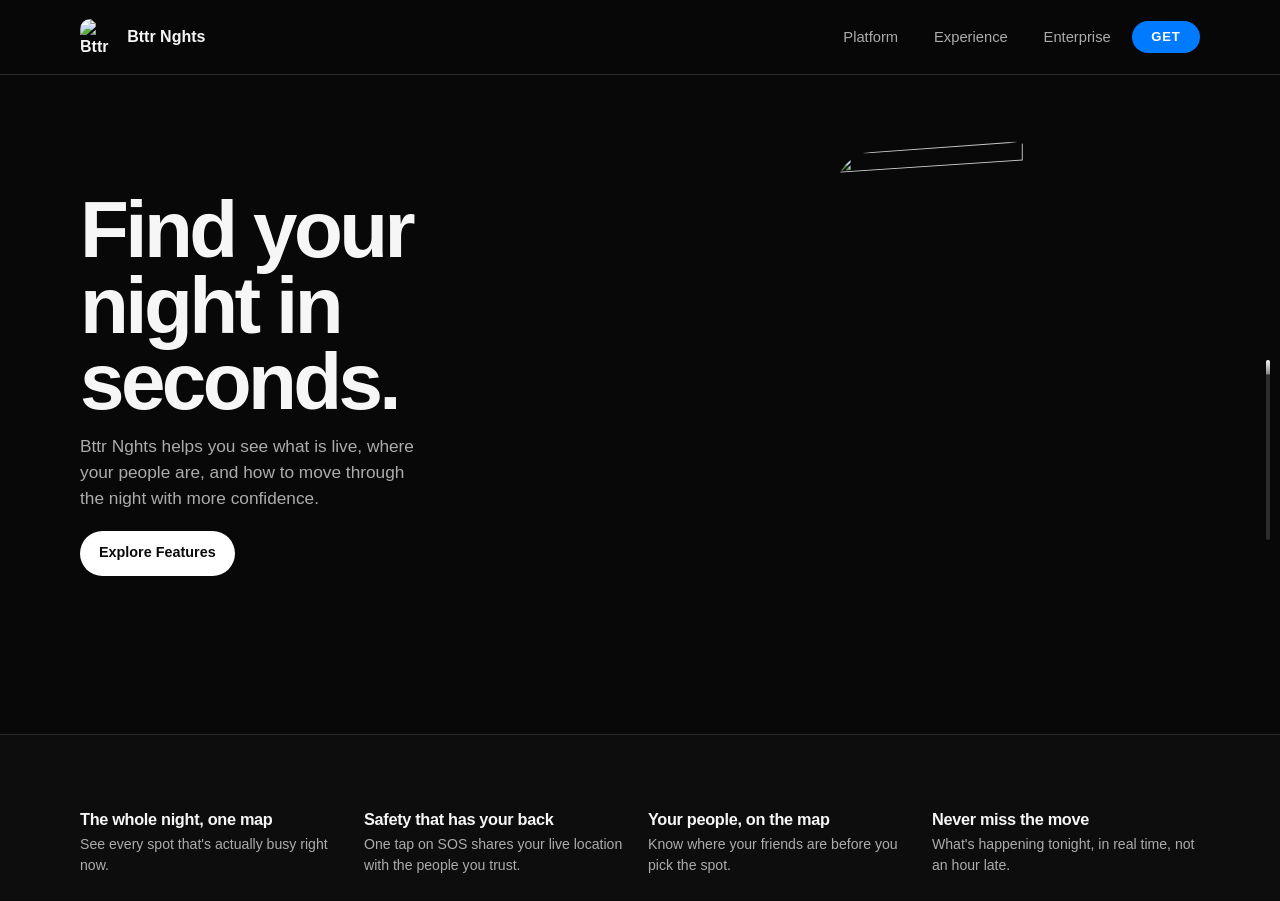
==== commit c8b73397: "Add files via upload" ====
--- a/index.html
+++ b/index.html
@@ -178,6 +178,30 @@
             border-color: #555;
         }
 
+        a.get-btn {
+            display: inline-flex;
+            align-items: center;
+            justify-content: center;
+            text-decoration: none;
+            min-width: 68px;
+            padding: 0.4rem 1.15rem;
+            border-radius: 999px;
+            background: #007AFF;
+            color: #ffffff;
+            font-size: 0.82rem;
+            font-weight: 800;
+            letter-spacing: 0.06em;
+            text-transform: uppercase;
+            border: none;
+            transition: transform 180ms var(--ease);
+        }
+
+        a.get-btn:hover {
+            background: #007AFF;
+            color: #ffffff;
+            transform: scale(1.10);
+        }
+
         main {
             height: calc(100vh - 74px);
             overflow-y: auto;
@@ -613,7 +637,7 @@
         }
 
         @media (max-width: 760px) {
-            .top-nav a:not(.cta-nav) { display: none; }
+            .top-nav a:not(.cta-nav):not(.get-btn) { display: none; }
             .container { width: min(var(--container), calc(100% - 1.25rem)); }
             section { padding: 2.9rem 0; }
             h1 { font-size: clamp(2rem, 13vw, 3rem); max-width: 10.8ch; }
@@ -669,6 +693,7 @@
                 <a href="#capabilities">Platform</a>
                 <a href="#experience">Experience</a>
                 <a href="#enterprise">Enterprise</a>
+                <a href="https://apps.apple.com/us/app/bttr-nghts/id6761159922" class="get-btn" target="_blank" rel="noopener noreferrer" aria-label="Get Bttr Nghts on the App Store">Get</a>
             </nav>
         </div>
     </header>
@@ -714,20 +739,20 @@
         <section class="trust-strip" aria-label="Value highlights">
             <div class="container trust-grid">
                 <article class="trust-item">
-                    <h3><span class="trust-symbol" aria-hidden="true">🗺️</span>Live map clarity</h3>
-                    <p>Skip noise and spot the right places quickly.</p>
+                    <h3>The whole night, one map</h3>
+                    <p>See every spot that's actually busy right now.</p>
                 </article>
                 <article class="trust-item">
-                    <h3><span class="trust-symbol" aria-hidden="true">👥</span>Friend-first social</h3>
-                    <p>Check where your crew is before plans lock in.</p>
+                    <h3>Safety that has your back</h3>
+                    <p>One tap on SOS shares your live location with the people you trust.</p>
                 </article>
                 <article class="trust-item">
-                    <h3><span class="trust-symbol" aria-hidden="true">⚡</span>Faster decisions</h3>
-                    <p>Know what is happening now, not an hour ago.</p>
+                    <h3>Your people, on the map</h3>
+                    <p>Know where your friends are before you pick the spot.</p>
                 </article>
                 <article class="trust-item">
-                    <h3><span class="trust-symbol" aria-hidden="true">🛡️</span>Private safety tools</h3>
-                    <p>SOS lets you choose trusted contacts and send them your live location instantly.</p>
+                    <h3>Never miss the move</h3>
+                    <p>What's happening tonight, in real time, not an hour late.</p>
                 </article>
             </div>
         </section>
@@ -873,7 +898,10 @@
             <div class="container">
                 <div class="cta-band cta-band-solo">
                     <div>
-                        <h2>Awaiting our app store debut.</h2>
+                        <h2>Find us on the App Store.</h2>
+                        <div class="button-row" style="justify-content: center;">
+                            <a href="https://apps.apple.com/us/app/bttr-nghts/id6761159922" class="get-btn" target="_blank" rel="noopener noreferrer" aria-label="Get Bttr Nghts on the App Store">Get</a>
+                        </div>
                     </div>
                 </div>
             </div>
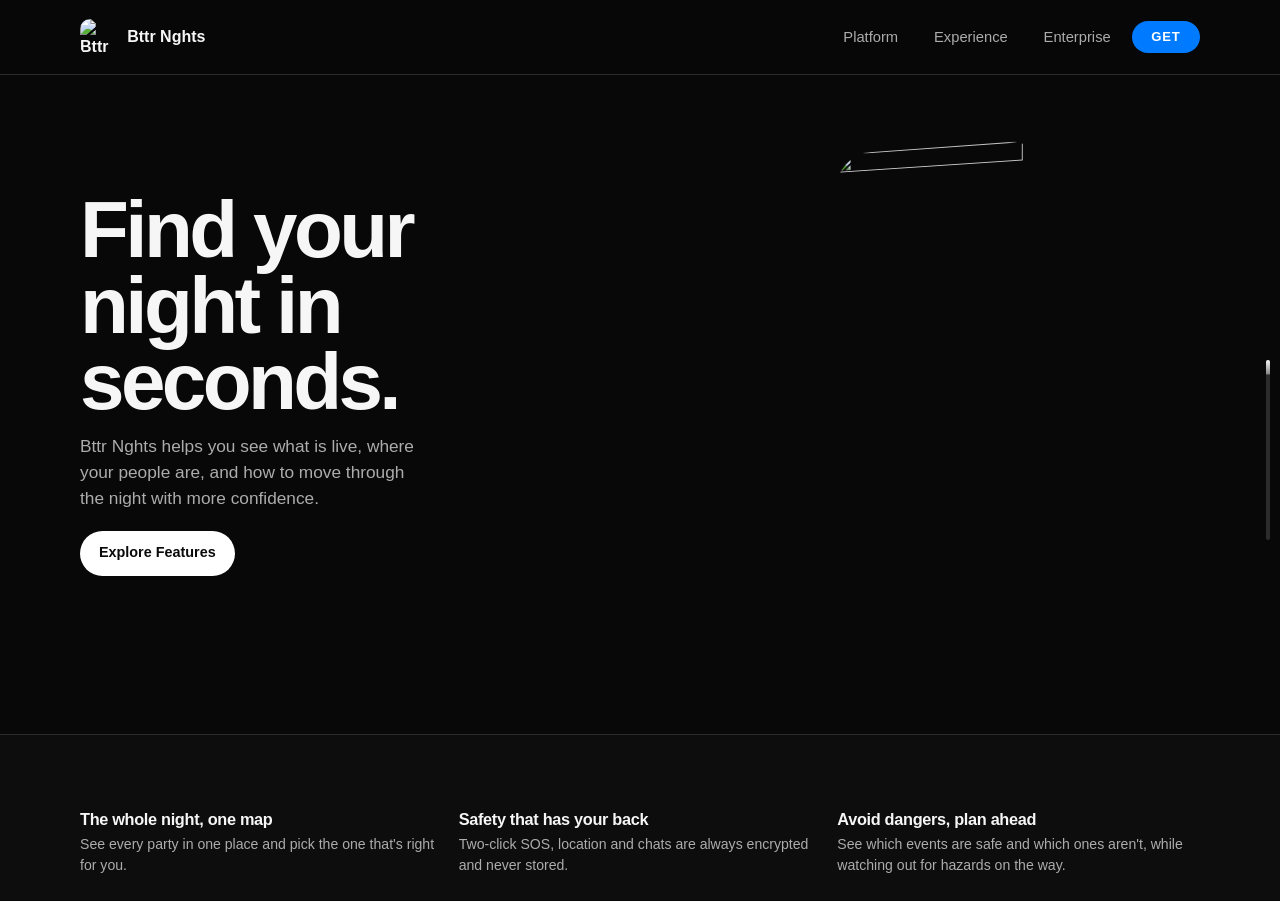
==== commit 3845a9a8: "Add files via upload" ====
--- a/index.html
+++ b/index.html
@@ -397,7 +397,7 @@
         .trust-grid {
             min-height: 96px;
             display: grid;
-            grid-template-columns: repeat(4, minmax(0, 1fr));
+            grid-template-columns: repeat(3, minmax(0, 1fr));
             gap: 1rem;
             align-items: center;
         }
@@ -740,19 +740,15 @@
             <div class="container trust-grid">
                 <article class="trust-item">
                     <h3>The whole night, one map</h3>
-                    <p>See every spot that's actually busy right now.</p>
+                    <p>See every party in one place and pick the one that's right for you.</p>
                 </article>
                 <article class="trust-item">
                     <h3>Safety that has your back</h3>
-                    <p>One tap on SOS shares your live location with the people you trust.</p>
+                    <p>Two-click SOS, location and chats are always encrypted and never stored.</p>
                 </article>
                 <article class="trust-item">
-                    <h3>Your people, on the map</h3>
-                    <p>Know where your friends are before you pick the spot.</p>
-                </article>
-                <article class="trust-item">
-                    <h3>Never miss the move</h3>
-                    <p>What's happening tonight, in real time, not an hour late.</p>
+                    <h3>Avoid dangers, plan ahead</h3>
+                    <p>See which events are safe and which ones aren't, while watching out for hazards on the way.</p>
                 </article>
             </div>
         </section>
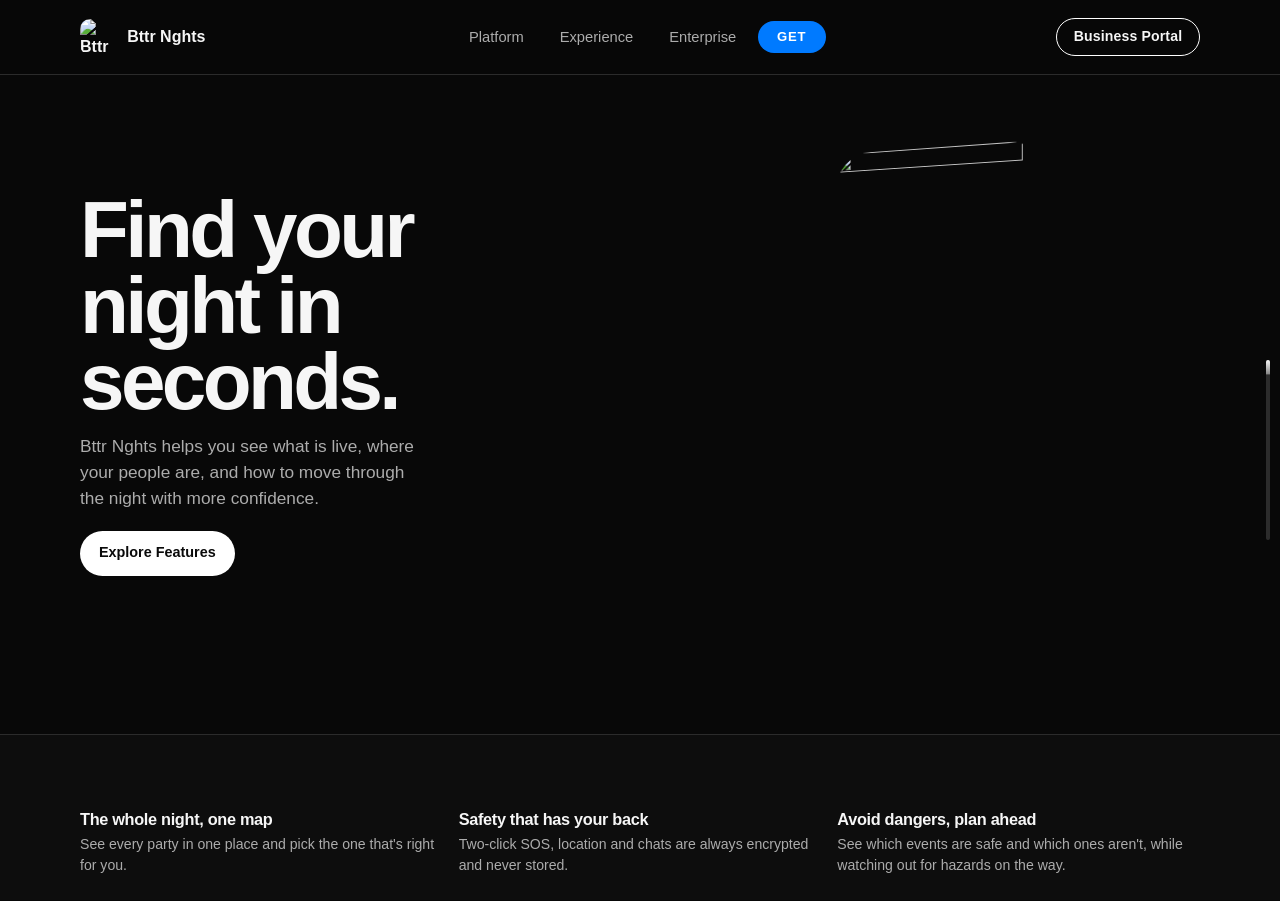
==== commit 5f836c62: "Add files via upload" ====
--- a/index.html
+++ b/index.html
@@ -117,9 +117,9 @@
 
         .top-bar-inner {
             min-height: 74px;
-            display: flex;
+            display: grid;
+            grid-template-columns: 1fr auto 1fr;
             align-items: center;
-            justify-content: space-between;
             gap: 1rem;
         }
 
@@ -131,6 +131,7 @@
             text-decoration: none;
             font-weight: 700;
             font-size: 1rem;
+            justify-self: start;
         }
 
         .brand img {
@@ -150,7 +151,48 @@
         .top-nav {
             display: flex;
             align-items: center;
+            justify-content: center;
             gap: 0.42rem;
+            justify-self: center;
+        }
+
+        .portal-btn {
+            justify-self: end;
+            display: inline-flex;
+            align-items: center;
+            justify-content: center;
+            text-decoration: none;
+            padding: 0.48rem 1.05rem;
+            border-radius: 999px;
+            border: 1.5px solid #ffffff;
+            background: transparent;
+            color: var(--text);
+            font-size: 0.88rem;
+            font-weight: 600;
+            letter-spacing: 0.01em;
+            white-space: nowrap;
+            transition: border-color 180ms var(--ease), background-color 180ms var(--ease), color 180ms var(--ease);
+        }
+
+        .portal-btn:hover {
+            background: rgba(255, 255, 255, 0.08);
+            border-color: #ffffff;
+            color: var(--text);
+        }
+
+        body.light .portal-btn,
+        html.light .portal-btn,
+        [data-theme="light"] .portal-btn {
+            border-color: #000000;
+            color: #000000;
+        }
+
+        body.light .portal-btn:hover,
+        html.light .portal-btn:hover,
+        [data-theme="light"] .portal-btn:hover {
+            background: rgba(0, 0, 0, 0.06);
+            border-color: #000000;
+            color: #000000;
         }
 
         .top-nav a {
@@ -638,6 +680,7 @@
 
         @media (max-width: 760px) {
             .top-nav a:not(.cta-nav):not(.get-btn) { display: none; }
+            .portal-btn { padding: 0.4rem 0.85rem; font-size: 0.78rem; }
             .container { width: min(var(--container), calc(100% - 1.25rem)); }
             section { padding: 2.9rem 0; }
             h1 { font-size: clamp(2rem, 13vw, 3rem); max-width: 10.8ch; }
@@ -695,6 +738,7 @@
                 <a href="#enterprise">Enterprise</a>
                 <a href="https://apps.apple.com/us/app/bttr-nghts/id6761159922" class="get-btn" target="_blank" rel="noopener noreferrer" aria-label="Get Bttr Nghts on the App Store">Get</a>
             </nav>
+            <a href="https://betternights.app/business" class="portal-btn" target="_blank" rel="noopener noreferrer">Business Portal</a>
         </div>
     </header>
 
